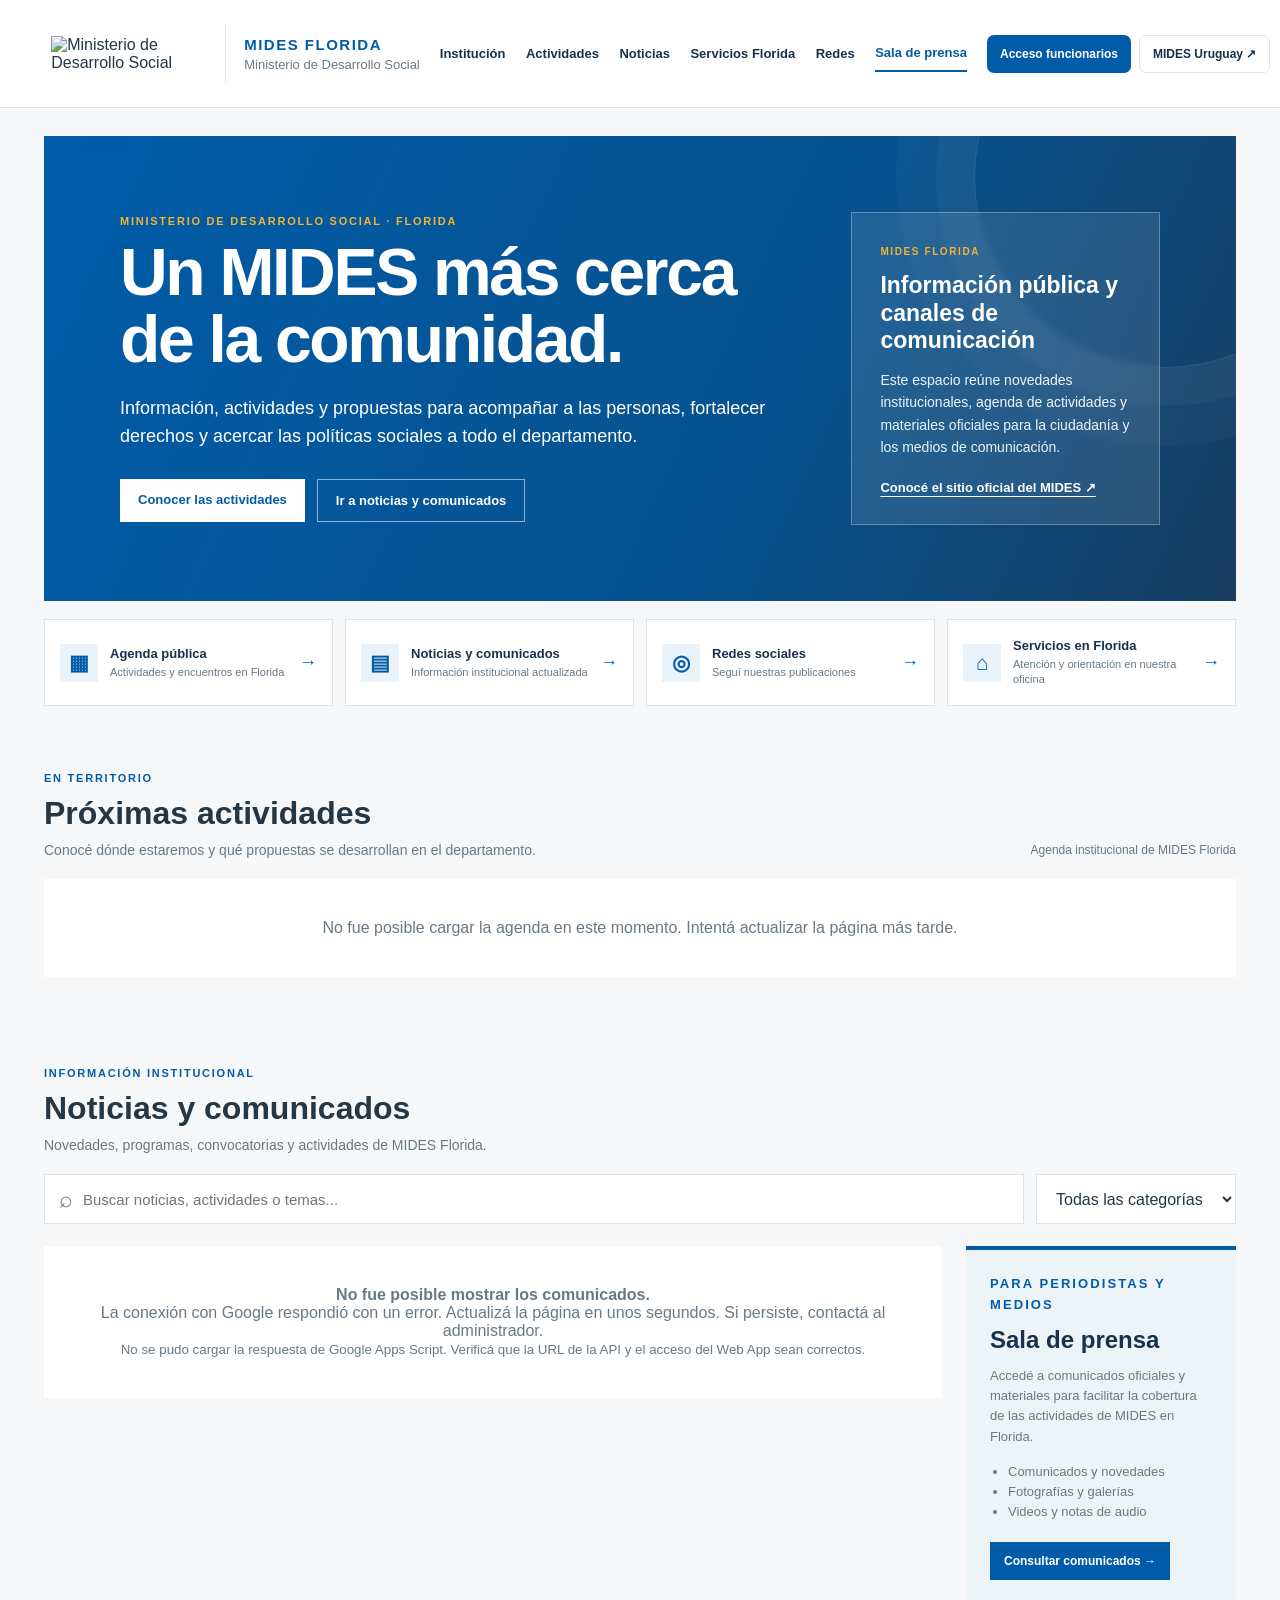
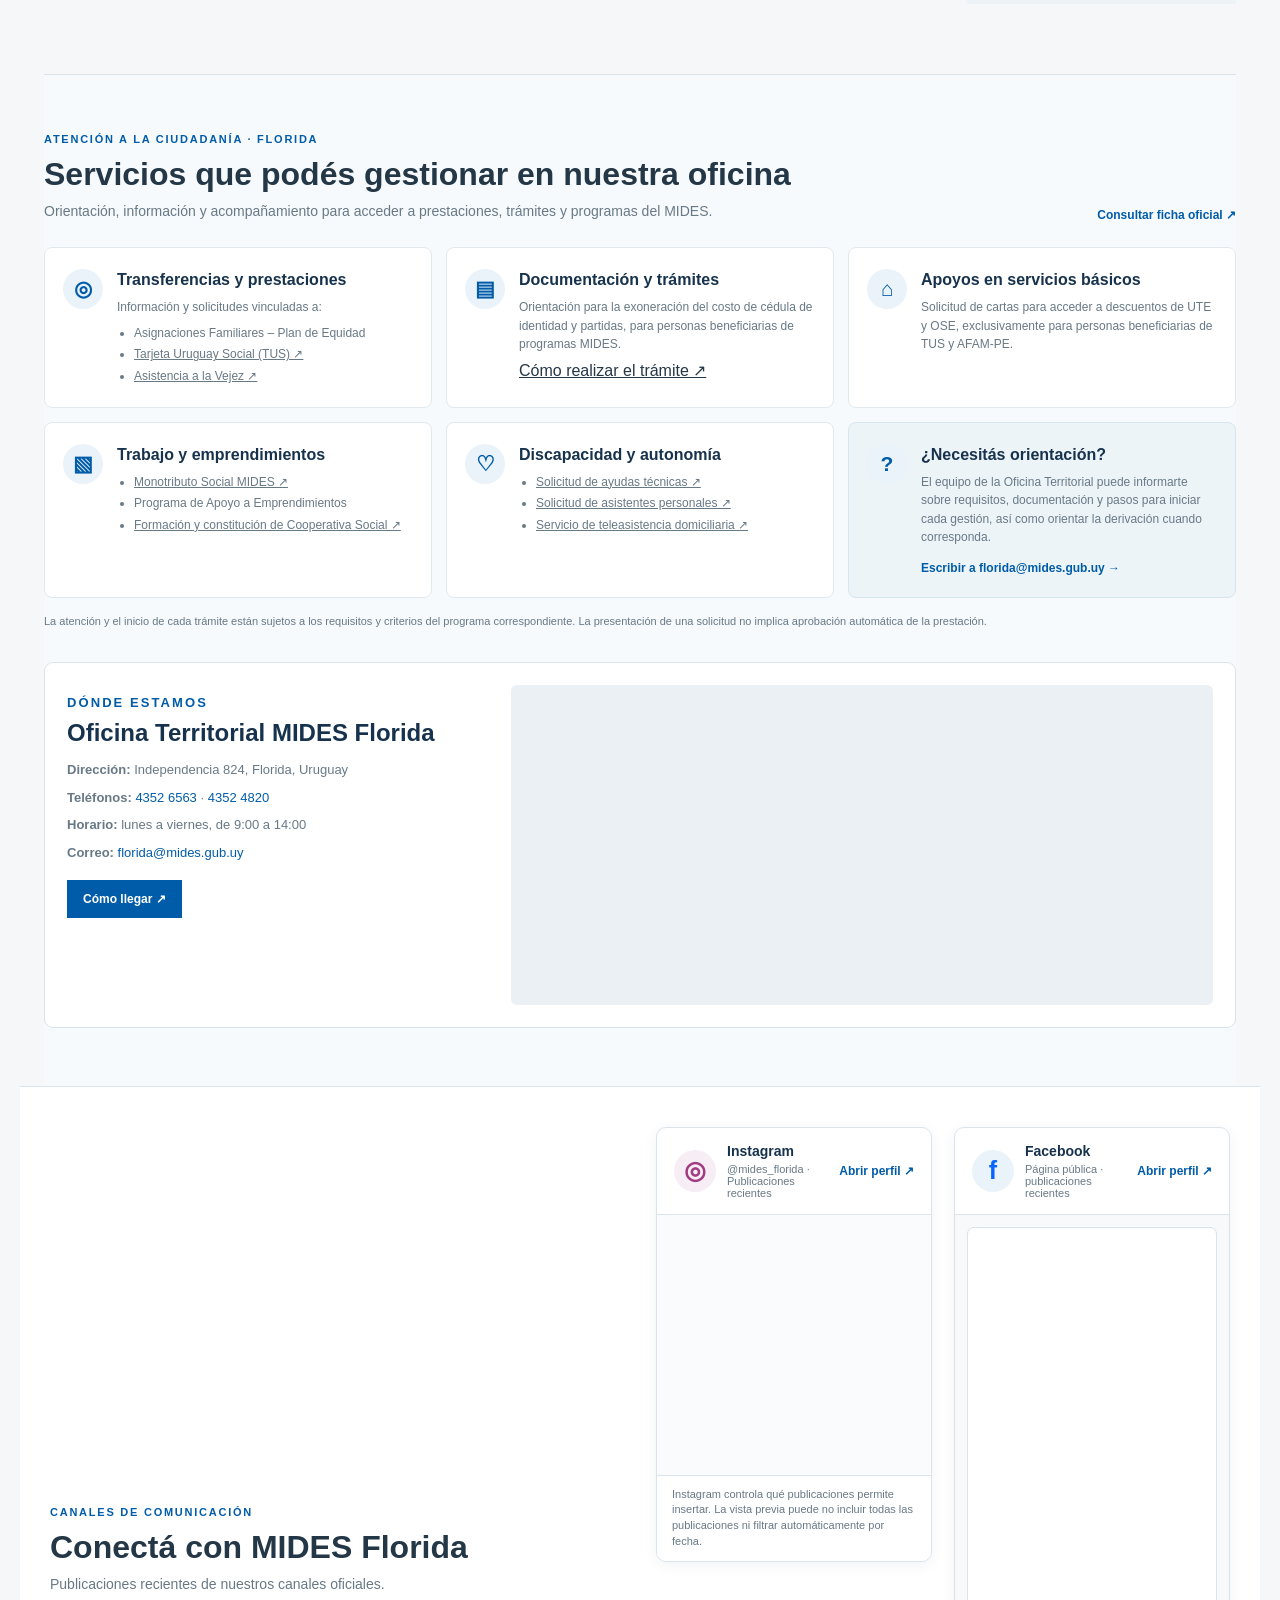
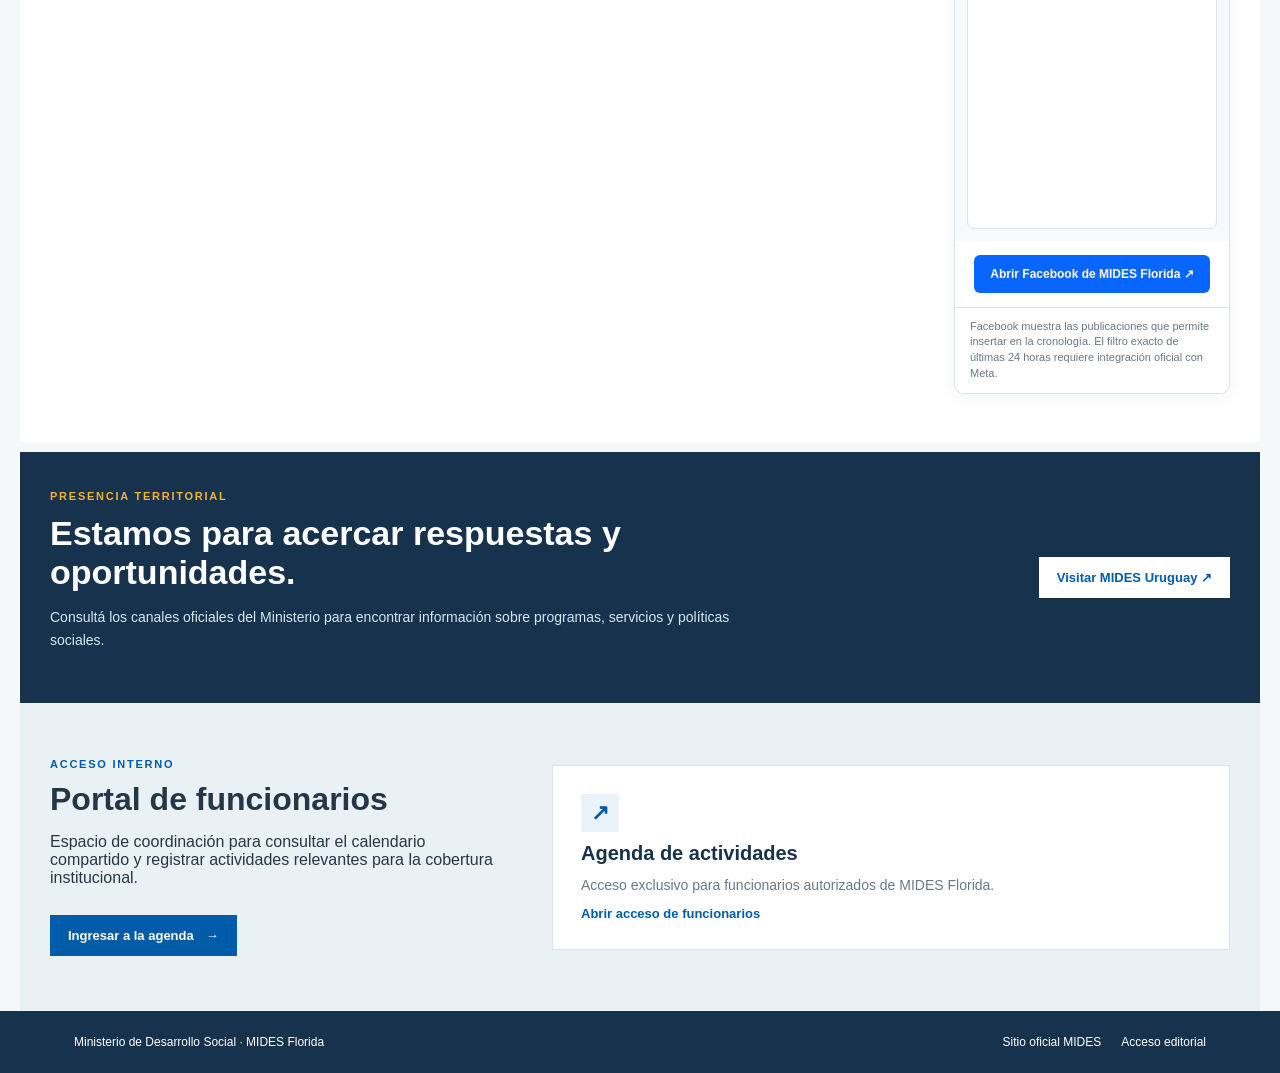
==== index.html @ 35fc6b05 "Agregar enlaces oficiales de trámites a servicios MIDES Florida" ====
<!doctype html>
<html lang="es">
<head>
<meta charset="utf-8">
<meta name="viewport" content="width=device-width,initial-scale=1">
<meta name="description" content="MIDES Florida: información institucional, actividades, programas, convocatorias y sala de prensa.">
<meta name="theme-color" content="#005ca9">
<title>MIDES Florida | Información institucional y comunidad</title>
<link rel="stylesheet" href="assets/css/style.css?v=20261117-facebook-ancho">
<link rel="icon" type="image/png" href="https://www.gub.uy/ministerio-desarrollo-social/sites/ministerio-desarrollo-social/files/styles/documento/public/imagenes/publicaciones/logo_mides.png">
</head>
<body>
<header class="site-header institutional-header">
  <a class="brand-wrap" href="index.html" aria-label="MIDES Florida, inicio">
    <img class="brand-logo" src="https://www.gub.uy/ministerio-desarrollo-social/sites/ministerio-desarrollo-social/files/styles/documento/public/imagenes/publicaciones/logo_mides.png" alt="Ministerio de Desarrollo Social">
    <span class="brand-divider" aria-hidden="true"></span>
    <span class="brand-name"><strong>MIDES FLORIDA</strong><span>Ministerio de Desarrollo Social</span></span>
  </a>
  <nav class="top-nav institutional-nav" aria-label="Navegación principal">
    <a href="#institucion">Institución</a>
    <a href="#agenda-publica">Actividades</a>
    <a href="#actualidad">Noticias</a>
    <a href="#servicios-florida">Servicios Florida</a>
    <a href="#redes-mides">Redes</a>
    <a class="nav-press-link" href="#actualidad">Sala de prensa</a>
  </nav>
  <div class="site-module-actions">
    <a class="site-home-button" href="funcionarios.html">Acceso funcionarios</a>
    <a class="site-exit-button" href="https://www.gub.uy/ministerio-desarrollo-social/" target="_blank" rel="noopener">MIDES Uruguay ↗</a>
  </div>
</header>

<main class="institutional-main">
  <section id="institucion" class="institutional-hero">
    <div class="institutional-hero-copy">
      <p class="eyebrow">MINISTERIO DE DESARROLLO SOCIAL · FLORIDA</p>
      <h1>Un MIDES más cerca de la comunidad.</h1>
      <p class="hero-lead">Información, actividades y propuestas para acompañar a las personas, fortalecer derechos y acercar las políticas sociales a todo el departamento.</p>
      <div class="hero-actions">
        <a class="button button-light" href="#agenda-publica">Conocer las actividades</a>
        <a class="button button-outline" href="#actualidad">Ir a noticias y comunicados</a>
      </div>
    </div>
    <div class="institutional-hero-aside">
      <span class="hero-aside-kicker">MIDES FLORIDA</span>
      <strong>Información pública y canales de comunicación</strong>
      <p>Este espacio reúne novedades institucionales, agenda de actividades y materiales oficiales para la ciudadanía y los medios de comunicación.</p>
      <a href="https://www.gub.uy/ministerio-desarrollo-social/" target="_blank" rel="noopener">Conocé el sitio oficial del MIDES ↗</a>
    </div>
  </section>

  <section class="quick-access" aria-label="Accesos destacados">
    <a href="#agenda-publica"><span class="quick-icon" aria-hidden="true">▦</span><span><strong>Agenda pública</strong><small>Actividades y encuentros en Florida</small></span><b aria-hidden="true">→</b></a>
    <a href="#actualidad"><span class="quick-icon" aria-hidden="true">▤</span><span><strong>Noticias y comunicados</strong><small>Información institucional actualizada</small></span><b aria-hidden="true">→</b></a>
    <a href="#redes-mides"><span class="quick-icon" aria-hidden="true">◎</span><span><strong>Redes sociales</strong><small>Seguí nuestras publicaciones</small></span><b aria-hidden="true">→</b></a>
    <a href="#servicios-florida"><span class="quick-icon" aria-hidden="true">⌂</span><span><strong>Servicios en Florida</strong><small>Atención y orientación en nuestra oficina</small></span><b aria-hidden="true">→</b></a>
  </section>

  <section id="agenda-publica" class="section upcoming-section institutional-section">
    <div class="section-heading">
      <div><p class="eyebrow blue">EN TERRITORIO</p><h2>Próximas actividades</h2><p class="upcoming-intro">Conocé dónde estaremos y qué propuestas se desarrollan en el departamento.</p></div>
      <span class="section-side-note">Agenda institucional de MIDES Florida</span>
    </div>
    <div id="upcomingActivities" class="upcoming-list" aria-live="polite"><div class="empty">Cargando próximas actividades…</div></div>
  </section>

  <section id="actualidad" class="section institutional-news-section">
    <div class="section-heading">
      <div><p class="eyebrow blue">INFORMACIÓN INSTITUCIONAL</p><h2>Noticias y comunicados</h2><p class="upcoming-intro">Novedades, programas, convocatorias y actividades de MIDES Florida.</p></div>
      <span id="resultCount" class="result-count"></span>
    </div>
    <div class="toolbar">
      <label class="search"><span aria-hidden="true">⌕</span><input id="search" type="search" placeholder="Buscar noticias, actividades o temas..." aria-label="Buscar contenidos"></label>
      <select id="category" aria-label="Filtrar por categoría">
        <option value="">Todas las categorías</option><option>Actividad</option><option>Programa</option><option>Comunicado</option><option>Institucional</option><option>Convocatoria</option>
      </select>
    </div>
    <div class="press-home-layout institutional-press-layout">
      <div class="press-main-column">
        <section id="newsGrid" class="news-grid" aria-live="polite"></section>
        <div class="news-more-wrap"><button id="newsMoreButton" class="news-more-button" type="button" hidden>Ver más publicaciones</button></div>
      </div>
      <aside class="press-sidebar-card">
        <p class="eyebrow blue">PARA PERIODISTAS Y MEDIOS</p>
        <h2>Sala de prensa</h2>
        <p>Accedé a comunicados oficiales y materiales para facilitar la cobertura de las actividades de MIDES en Florida.</p>
        <ul><li>Comunicados y novedades</li><li>Fotografías y galerías</li><li>Videos y notas de audio</li></ul>
        <a class="button button-primary" href="#actualidad">Consultar comunicados →</a>
      </aside>
    </div>
  </section>

  <section id="servicios-florida" class="section local-services-section">
    <div class="section-heading">
      <div><p class="eyebrow blue">ATENCIÓN A LA CIUDADANÍA · FLORIDA</p><h2>Servicios que podés gestionar en nuestra oficina</h2><p class="upcoming-intro">Orientación, información y acompañamiento para acceder a prestaciones, trámites y programas del MIDES.</p></div>
      <a class="services-official-link" href="https://www.gub.uy/ministerio-desarrollo-social/tramites-y-servicios/servicios/oficina-territorial-florida" target="_blank" rel="noopener noreferrer">Consultar ficha oficial ↗</a>
    </div>
    <div class="local-services-grid">
      <article class="local-service-card"><span class="local-service-icon" aria-hidden="true">◎</span><div><h3>Transferencias y prestaciones</h3><p>Información y solicitudes vinculadas a:</p><ul><li>Asignaciones Familiares – Plan de Equidad</li><li><a href="https://www.gub.uy/ministerio-desarrollo-social/politicas-y-gestion/programas/tarjeta-uruguay-social" target="_blank" rel="noopener noreferrer">Tarjeta Uruguay Social (TUS) ↗</a></li><li><a href="https://www.gub.uy/tramites/solicitud-visita-obtencion-beneficio-asistencia-vejez" target="_blank" rel="noopener noreferrer">Asistencia a la Vejez ↗</a></li></ul></div></article>
      <article class="local-service-card"><span class="local-service-icon" aria-hidden="true">▤</span><div><h3>Documentación y trámites</h3><p>Orientación para la exoneración del costo de cédula de identidad y partidas, para personas beneficiarias de programas MIDES.</p><a class="service-detail-link" href="https://www.gub.uy/tramites/exoneracion-costo-tramite-cedula-identidad" target="_blank" rel="noopener noreferrer">Cómo realizar el trámite ↗</a></div></article>
      <article class="local-service-card"><span class="local-service-icon" aria-hidden="true">⌂</span><div><h3>Apoyos en servicios básicos</h3><p>Solicitud de cartas para acceder a descuentos de UTE y OSE, exclusivamente para personas beneficiarias de TUS y AFAM-PE.</p></div></article>
      <article class="local-service-card"><span class="local-service-icon" aria-hidden="true">▧</span><div><h3>Trabajo y emprendimientos</h3><ul><li><a href="https://www.gub.uy/tramites/inscripcion-monotributo-social-mides" target="_blank" rel="noopener noreferrer">Monotributo Social MIDES ↗</a></li><li>Programa de Apoyo a Emprendimientos</li><li><a href="https://www.gub.uy/tramites/formacion-constitucion-cooperativa-social" target="_blank" rel="noopener noreferrer">Formación y constitución de Cooperativa Social ↗</a></li></ul></div></article>
      <article class="local-service-card"><span class="local-service-icon" aria-hidden="true">♡</span><div><h3>Discapacidad y autonomía</h3><ul><li><a href="https://www.gub.uy/tramites/ayudas-tecnicas-cenatt-centro-nacional-ayudas-tecnicas-tecnologicas" target="_blank" rel="noopener noreferrer">Solicitud de ayudas técnicas ↗</a></li><li><a href="https://www.gub.uy/sistema-cuidados/tramites-y-servicios/servicios/asistentes-personales" target="_blank" rel="noopener noreferrer">Solicitud de asistentes personales ↗</a></li><li><a href="https://www.gub.uy/sistema-cuidados/tramites-y-servicios/servicios/teleasistencia-casa" target="_blank" rel="noopener noreferrer">Servicio de teleasistencia domiciliaria ↗</a></li></ul></div></article>
      <article class="local-service-card local-service-help"><span class="local-service-icon" aria-hidden="true">?</span><div><h3>¿Necesitás orientación?</h3><p>El equipo de la Oficina Territorial puede informarte sobre requisitos, documentación y pasos para iniciar cada gestión, así como orientar la derivación cuando corresponda.</p><a href="mailto:florida@mides.gub.uy">Escribir a florida@mides.gub.uy →</a></div></article>
    </div>
    <p class="services-disclaimer">La atención y el inicio de cada trámite están sujetos a los requisitos y criterios del programa correspondiente. La presentación de una solicitud no implica aprobación automática de la prestación.</p>
    <div class="office-location">
      <div class="office-location-copy">
        <p class="eyebrow blue">DÓNDE ESTAMOS</p><h2>Oficina Territorial MIDES Florida</h2>
        <p class="office-address"><strong>Dirección:</strong> Independencia 824, Florida, Uruguay</p>
        <p><strong>Teléfonos:</strong> <a href="tel:+59843526563">4352 6563</a> · <a href="tel:+59843524820">4352 4820</a></p>
        <p><strong>Horario:</strong> lunes a viernes, de 9:00 a 14:00</p>
        <p><strong>Correo:</strong> <a href="mailto:florida@mides.gub.uy">florida@mides.gub.uy</a></p>
        <a class="button button-primary office-directions" href="https://www.google.com/maps/search/?api=1&query=Independencia+824%2C+Florida%2C+Uruguay" target="_blank" rel="noopener noreferrer">Cómo llegar ↗</a>
      </div>
      <div class="office-map-wrap"><iframe title="Mapa de ubicación de la Oficina Territorial MIDES Florida, Independencia 824" src="https://www.google.com/maps?q=Independencia%20824%2C%20Florida%2C%20Uruguay&output=embed" loading="lazy" referrerpolicy="no-referrer-when-downgrade" allowfullscreen></iframe></div>
    </div>
  </section>

  <section id="redes-mides" class="section social-section institutional-social-section">
    <div class="section-heading"><div><p class="eyebrow blue">CANALES DE COMUNICACIÓN</p><h2>Conectá con MIDES Florida</h2><p class="upcoming-intro">Publicaciones recientes de nuestros canales oficiales.</p></div></div>
    <div class="social-feed-grid">
      <section class="social-feed-card" aria-label="Instagram de MIDES Florida">
        <div class="social-feed-heading"><span class="social-symbol instagram-symbol" aria-hidden="true">◎</span><div><strong>Instagram</strong><small>@mides_florida · Publicaciones recientes</small></div><a href="https://www.instagram.com/mides_florida/" target="_blank" rel="noopener noreferrer">Abrir perfil ↗</a></div>
        <div class="instagram-profile-embed"><blockquote class="instagram-media" data-instgrm-permalink="https://www.instagram.com/mides_florida/" data-instgrm-version="14" style="background:#fff;border:0;margin:0 auto;max-width:540px;min-width:280px;width:100%;"></blockquote></div>
        <p class="social-feed-note">Instagram controla qué publicaciones permite insertar. La vista previa puede no incluir todas las publicaciones ni filtrar automáticamente por fecha.</p>
      </section>
      <section class="social-feed-card" aria-label="Facebook de MIDES Florida">
        <div class="social-feed-heading"><span class="social-symbol facebook-symbol" aria-hidden="true">f</span><div><strong>Facebook</strong><small>Página pública · publicaciones recientes</small></div><a href="https://www.facebook.com/profile.php?id=61595257436521" target="_blank" rel="noopener noreferrer">Abrir perfil ↗</a></div>
        <div class="facebook-posts-preview"><div class="facebook-post-embed"><iframe title="Publicaciones de MIDES Florida en Facebook" src="https://www.facebook.com/plugins/page.php?href=https%3A%2F%2Fwww.facebook.com%2Fprofile.php%3Fid%3D61595257436521&tabs=timeline&width=500&height=600&small_header=false&adapt_container_width=true&hide_cover=false&show_facepile=false" width="500" height="600" style="border:none;overflow:hidden" scrolling="no" frameborder="0" allowfullscreen="true" allow="autoplay; clipboard-write; encrypted-media; picture-in-picture; web-share"></iframe></div></div>
        <a class="facebook-preview-button facebook-profile-fallback" href="https://www.facebook.com/profile.php?id=61595257436521" target="_blank" rel="noopener noreferrer">Abrir Facebook de MIDES Florida ↗</a>
        <p class="social-feed-note">Facebook muestra las publicaciones que permite insertar en la cronología. El filtro exacto de últimas 24 horas requiere integración oficial con Meta.</p>
      </section>
    </div>
  </section>

  <section class="community-contact-strip">
    <div><p class="eyebrow">PRESENCIA TERRITORIAL</p><h2>Estamos para acercar respuestas y oportunidades.</h2><p>Consultá los canales oficiales del Ministerio para encontrar información sobre programas, servicios y políticas sociales.</p></div>
    <a class="button button-light" href="https://www.gub.uy/ministerio-desarrollo-social/" target="_blank" rel="noopener">Visitar MIDES Uruguay ↗</a>
  </section>

  <section class="resources funcionarios-access">
    <div><p class="eyebrow blue">ACCESO INTERNO</p><h2>Portal de funcionarios</h2><p>Espacio de coordinación para consultar el calendario compartido y registrar actividades relevantes para la cobertura institucional.</p><a class="button button-primary" href="funcionarios.html">Ingresar a la agenda <span aria-hidden="true">→</span></a></div>
    <div class="funcionarios-access-panel"><span class="access-icon" aria-hidden="true">↗</span><strong>Agenda de actividades</strong><p>Acceso exclusivo para funcionarios autorizados de MIDES Florida.</p><a href="funcionarios.html">Abrir acceso de funcionarios</a></div>
  </section>
</main>

<footer class="institutional-footer"><span>Ministerio de Desarrollo Social · MIDES Florida</span><div><a href="https://www.gub.uy/ministerio-desarrollo-social/" target="_blank" rel="noopener">Sitio oficial MIDES</a><a href="admin.html">Acceso editorial</a></div></footer>
<script src="config.js?v=20261014-3"></script>
<script src="assets/js/app.js?v=20261117-servicios-florida"></script>
<script async src="https://www.instagram.com/embed.js"></script>
</body>
</html>
---- assets/css/style.css ----
:root{--mides-blue:#005ca9;--mides-dark:#17324d;--ink:#243746;--muted:#687986;--line:#dbe4ea;--bg:#f5f7f9;--white:#fff;--accent:#f2b233;--shadow:0 10px 30px rgba(23,50,77,.08)}*{box-sizing:border-box}html{scroll-behavior:smooth}body{margin:0;font-family:Arial,Helvetica,sans-serif;color:var(--ink);background:var(--bg)}a{color:inherit}button,input,select,textarea{font:inherit}.site-header{min-height:82px;background:#fff;border-bottom:1px solid var(--line);display:flex;align-items:center;justify-content:space-between;padding:0 clamp(18px,4vw,64px);position:sticky;top:0;z-index:5}.brand-wrap{display:flex;align-items:center;gap:16px}.brand-logo{width:116px;max-height:58px;object-fit:contain}.brand-divider{height:42px;width:1px;background:var(--line)}.brand-name strong,.brand-name span{display:block}.brand-name strong{font-size:14px;letter-spacing:.08em;color:var(--mides-blue)}.brand-name span{font-size:13px;color:var(--muted);margin-top:4px}.top-nav{display:flex;align-items:center;gap:24px}.top-nav>a{font-size:13px;text-decoration:none;font-weight:700;color:var(--mides-dark)}.top-nav .admin-link{color:var(--mides-blue)}main{max-width:1180px;margin:auto;padding:0 24px}.hero{margin-top:34px;background:var(--mides-blue);color:#fff;padding:clamp(40px,6vw,72px);display:grid;grid-template-columns:1.6fr .75fr;gap:50px;align-items:center;min-height:410px}.eyebrow{font-size:11px;letter-spacing:.16em;font-weight:800;margin:0 0 12px;color:var(--accent)}.eyebrow.blue{color:var(--mides-blue)}h1{font-size:clamp(42px,6vw,68px);line-height:.98;margin:0 0 20px}h2{font-size:32px;line-height:1.1;margin:0}.hero-lead{font-size:18px;line-height:1.6;max-width:690px;margin:0}.hero-actions{display:flex;gap:12px;margin-top:28px;flex-wrap:wrap}.button{display:inline-block;padding:13px 18px;text-decoration:none;font-weight:800;font-size:13px}.button-light{background:#fff;color:var(--mides-blue)}.button-outline{border:1px solid rgba(255,255,255,.55);color:#fff}.hero-panel{background:rgba(255,255,255,.1);border:1px solid rgba(255,255,255,.28);padding:30px}.panel-label{display:block;font-size:10px;letter-spacing:.16em;font-weight:800}.hero-panel strong{display:block;font-size:26px;margin:12px 0 8px}.hero-panel p{line-height:1.55;margin:0;color:#eef6fb}.section{padding:52px 0 70px}.section-heading{display:flex;justify-content:space-between;align-items:end;margin-bottom:18px}.result-count{color:var(--muted);font-size:13px}.toolbar{display:flex;gap:12px;margin:0 0 22px}.search{background:#fff;border:1px solid var(--line);height:50px;display:flex;align-items:center;padding:0 14px;flex:1}.search span{font-size:23px;color:var(--muted);margin-right:8px}.search input{border:0;outline:0;width:100%;font-size:15px;background:transparent}.toolbar select{border:1px solid var(--line);background:#fff;padding:0 15px;min-width:200px;color:var(--ink)}.news-grid{display:grid;grid-template-columns:repeat(3,1fr);gap:20px}.news-card{background:#fff;border:1px solid var(--line);transition:.2s;display:flex;flex-direction:column;min-height:330px}.news-card:hover{transform:translateY(-2px);box-shadow:var(--shadow)}.news-image{height:145px;background:linear-gradient(135deg,#dce9f3,#edf3f7);display:flex;align-items:end;padding:15px}.news-image span{background:var(--mides-blue);color:#fff;font-size:11px;padding:6px 9px}.news-body{padding:20px;display:flex;flex-direction:column;flex:1}.meta{display:flex;justify-content:space-between;gap:10px;font-size:10px;font-weight:800;letter-spacing:.08em;color:var(--muted)}.news-body h3{font-size:21px;line-height:1.2;margin:12px 0 10px}.news-body p{font-size:14px;line-height:1.55;color:var(--muted);margin:0 0 18px}.news-body a{font-size:13px;font-weight:800;color:var(--mides-blue);text-decoration:none;margin-top:auto}.empty{background:#fff;padding:40px;text-align:center;grid-column:1/-1;color:var(--muted)}.resources{margin:0 -24px;padding:55px max(24px,calc((100% - 1132px)/2));background:#eaf1f5;display:grid;grid-template-columns:.8fr 1.2fr;gap:50px}.resources>div>p:last-child{color:var(--muted);line-height:1.6}.resource-grid{display:grid;grid-template-columns:repeat(3,1fr);gap:12px}.resource-card{background:#fff;border:1px solid var(--line);padding:22px;min-height:145px}.resource-card b{display:block;color:var(--mides-blue);font-size:11px}.resource-card strong{display:block;margin:16px 0 6px}.resource-card span{display:block;color:var(--muted);font-size:13px;line-height:1.45}footer{background:var(--mides-dark);color:#fff;padding:24px max(24px,calc((100vw - 1132px)/2));display:flex;justify-content:space-between;font-size:12px}footer a{color:#fff}.admin-main{padding-top:45px}.page-title{margin-bottom:35px}.page-title .eyebrow{color:var(--mides-blue)}.page-title h1{color:var(--mides-dark);font-size:42px;margin-bottom:8px}.page-title p:last-child{color:var(--muted);max-width:700px}.dashboard-grid{display:grid;grid-template-columns:repeat(4,1fr);gap:18px}.dashboard-card{background:#fff;border:1px solid var(--line);padding:24px}.dashboard-card .icon{font-size:12px;font-weight:800;color:var(--mides-blue)}.dashboard-card h2{font-size:21px;margin:18px 0 8px}.dashboard-card p{font-size:14px;line-height:1.5;color:var(--muted);min-height:65px}.dashboard-card button,.editor-card button{border:0;background:var(--mides-blue);color:#fff;padding:11px 14px;font-weight:700;cursor:pointer}.status-panel{margin:25px 0 50px;background:#fff;border:1px solid var(--line);padding:20px;display:flex;gap:50px}.status-panel strong,.status-panel span{display:block}.status-panel span{color:var(--muted);font-size:13px;margin-top:4px}.status{color:#177245!important}.toast{position:fixed;right:24px;bottom:24px;z-index:9999;min-width:320px;max-width:520px;background:var(--mides-dark);color:#fff;padding:17px 20px;border-left:5px solid var(--mides-blue);box-shadow:0 10px 30px #0003;font-weight:700;line-height:1.45;border-radius:3px}.toast.success{border-left-color:#2e8b57}.toast.error{border-left-color:#c0392b;background:#5b1f1f}.article-main{max-width:850px;padding-top:60px}.article-main article{background:#fff;padding:clamp(28px,6vw,65px);border:1px solid var(--line)}.article-main h1{color:var(--mides-dark);font-size:42px}.article-date{color:var(--muted);font-size:14px}.article-placeholder{margin-top:35px;line-height:1.75;font-size:17px}.download-box{margin-top:35px;background:#f0f5f8;border-left:4px solid var(--mides-blue);padding:20px}.download-box strong,.download-box span{display:block}.download-box span{color:var(--muted);margin-top:6px}.editor-card{background:#fff;border:1px solid var(--line);padding:28px;margin:0 0 25px}.editor-card .section-heading{align-items:center}.editor-card h2{font-size:25px}.form-grid{display:grid;grid-template-columns:1.5fr .8fr .8fr .8fr;gap:18px;margin-top:22px}.form-grid label{font-size:12px;font-weight:800;color:var(--mides-dark)}.form-grid .full{grid-column:1/-1}.form-grid input,.form-grid select,.form-grid textarea{display:block;width:100%;margin-top:7px;border:1px solid var(--line);background:#fbfcfd;padding:12px;color:var(--ink);outline:none}.form-grid textarea{resize:vertical;line-height:1.5}.form-grid input:focus,.form-grid select:focus,.form-grid textarea:focus{border-color:var(--mides-blue)}.form-actions{display:flex;gap:10px;flex-wrap:wrap;margin-top:20px}.form-actions .secondary,.draft-actions .secondary{background:#e8f1f7;color:var(--mides-blue)}.form-actions .ghost,.draft-actions .ghost{background:#fff;color:var(--mides-dark);border:1px solid var(--line)}.draft-list{display:grid;gap:12px}.draft-item{border:1px solid var(--line);padding:18px;display:flex;justify-content:space-between;gap:20px;align-items:center}.draft-item h3{margin:7px 0 5px;font-size:18px}.draft-item p{margin:0;color:var(--muted);font-size:13px;line-height:1.45}.draft-meta{font-size:10px;letter-spacing:.08em;font-weight:800;color:var(--mides-blue);text-transform:uppercase}.draft-actions{display:flex;gap:7px;flex-wrap:wrap;justify-content:flex-end}.draft-actions button{font-size:12px;padding:9px 11px}.empty-state{color:var(--muted);padding:18px 0;margin:0}@media(max-width:850px){.hero{grid-template-columns:1fr}.news-grid{grid-template-columns:1fr 1fr}.resources{grid-template-columns:1fr}.resource-grid{grid-template-columns:repeat(3,1fr)}.top-nav>a:not(.admin-link):not(.funcionarios-link){display:none}.site-header{min-height:76px}.form-grid{grid-template-columns:1fr 1fr}.form-grid .full{grid-column:1/-1}.dashboard-grid{grid-template-columns:1fr 1fr}}@media(max-width:560px){main{padding:0 14px}.brand-logo{width:88px}.brand-divider{display:none}.brand-name strong{font-size:11px}.hero{margin-top:14px;padding:35px 24px}.toolbar{flex-direction:column}.toolbar select{height:50px}.news-grid,.dashboard-grid,.resource-grid{grid-template-columns:1fr}.resources{margin:0 -14px;padding:45px 14px}footer{flex-direction:column;gap:10px}.article-main h1{font-size:32px}.top-nav .admin-link{font-size:11px}.form-grid{grid-template-columns:1fr}.form-grid .full{grid-column:auto}.draft-item{flex-direction:column;align-items:flex-start}.draft-actions{justify-content:flex-start}}
.media-editor{margin-top:25px;padding:22px;background:#f4f8fb;border:1px solid var(--line);border-left:4px solid var(--mides-blue)}.media-editor-title h3{margin:4px 0 7px;font-size:20px;color:var(--mides-dark)}.media-editor-title p{margin:0 0 18px;color:var(--muted);font-size:13px;line-height:1.5}.media-grid{margin-top:0}.article-cover{display:block;width:100%;max-height:560px;object-fit:cover;margin:28px 0 8px}.article-media{margin-top:35px}.article-gallery{display:grid;grid-template-columns:repeat(2,1fr);gap:14px}.article-gallery-image{display:block;width:100%;height:280px;object-fit:cover;background:#eef3f6}.article-video{margin-top:20px;position:relative;padding-top:56.25%;background:#000}.article-video iframe{position:absolute;inset:0;width:100%;height:100%;border:0}@media(max-width:560px){.article-gallery{grid-template-columns:1fr}.article-gallery-image{height:auto;max-height:360px}.media-editor{padding:16px}}

.field-help{display:block;margin-top:7px;color:var(--muted);font-size:12px;font-weight:400;line-height:1.45}.upload-status{padding:11px 13px;background:#fff;border:1px dashed var(--line);color:var(--muted);font-size:12px;font-weight:700}.module-help{color:var(--muted);font-size:13px;line-height:1.5;margin:6px 0 0}.module-toolbar{display:flex;gap:10px;align-items:center;margin:18px 0}.module-toolbar input{flex:1;border:1px solid var(--line);padding:12px;background:#fbfcfd}.contacts-list{display:grid;gap:8px}.contact-row{display:flex;justify-content:space-between;gap:16px;align-items:center;border:1px solid var(--line);padding:14px;background:#fff}.contact-row>div:first-child{display:grid;gap:4px}.contact-row span,.contact-row small{color:var(--muted);font-size:12px}.contact-actions{display:flex;align-items:center;gap:7px;flex-wrap:wrap;justify-content:flex-end}.contact-state{padding:5px 8px;border-radius:3px;font-size:10px!important;font-weight:800}.contact-state.active{background:#e7f5ec;color:#177245}.contact-state.inactive{background:#f4e8e8;color:#8b3030}.mailing-grid{display:grid;grid-template-columns:1fr 1fr;gap:25px}.mailing-grid h3,.campaign-box h3{margin:0 0 14px;color:var(--mides-dark)}.mailing-lists{display:grid;gap:7px;margin-bottom:12px}.mailing-list{display:flex;gap:10px;align-items:flex-start;border:1px solid var(--line);padding:12px;background:#fbfcfd;cursor:pointer}.mailing-list span{display:grid;gap:3px}.mailing-list small{color:var(--muted);font-size:11px}.campaign-box{border-left:1px solid var(--line);padding-left:25px}.campaign-box label,.modal-label{display:block;font-size:12px;font-weight:800;color:var(--mides-dark);margin-bottom:12px}.campaign-box input,.campaign-box select,.campaign-box textarea,.modal-label input,.modal-label textarea{display:block;width:100%;margin-top:6px;border:1px solid var(--line);padding:11px;background:#fbfcfd}.campaign-preview{margin:12px 0;padding:12px;background:#f4f8fb;border-left:3px solid var(--mides-blue);font-size:12px;line-height:1.5;min-height:48px}.modal{position:fixed;inset:0;background:rgba(23,50,77,.48);z-index:10000;display:flex;align-items:center;justify-content:center;padding:20px}.modal[hidden]{display:none}.modal-card{width:min(760px,100%);max-height:90vh;overflow:auto;background:#fff;padding:26px;border:1px solid var(--line);box-shadow:var(--shadow)}.contact-form-grid{margin-top:10px}@media(max-width:700px){.module-toolbar,.contact-row{flex-direction:column;align-items:stretch}.mailing-grid{grid-template-columns:1fr}.campaign-box{border-left:0;border-top:1px solid var(--line);padding-left:0;padding-top:22px}}.membership-box{display:grid;grid-template-columns:repeat(2,minmax(0,1fr));gap:7px;margin-top:7px;padding:10px;background:#fbfcfd;border:1px solid var(--line)}.membership-box label{font-weight:400;font-size:12px;color:var(--ink);padding:7px}.membership-box input{margin-right:6px}
/* Agenda funcionarios */
#funcionarios-module .draft-item{border-left:5px solid var(--mides-blue)}
#funcionarios-module .draft-item p{font-size:12px}

/* Navegación común de módulos */
.site-module-actions{display:flex;align-items:center;gap:8px;flex-wrap:wrap}
.site-module-actions a{display:inline-flex;align-items:center;justify-content:center;min-height:38px;padding:9px 13px;border-radius:7px;text-decoration:none;font-size:12px;font-weight:800;white-space:nowrap}
.site-home-button{background:var(--mides-blue);color:#fff!important}
.site-exit-button{background:#fff;color:var(--mides-dark)!important;border:1px solid var(--line)}
.site-exit-button:hover,.site-home-button:hover{filter:brightness(.96)}
.header-module-links{display:flex;align-items:center;gap:14px;flex-wrap:wrap}
@media(max-width:850px){.site-module-actions{width:100%;justify-content:flex-end}.header-module-links{justify-content:flex-end}}
@media(max-width:560px){.site-module-actions a{font-size:11px;padding:8px 10px}.site-header{flex-wrap:wrap;gap:8px;padding-top:10px;padding-bottom:10px}.header-module-links{width:100%;justify-content:flex-end}.header-module-links .site-module-actions{width:auto}}

/* Ajustes de imágenes en las tarjetas públicas: miniaturas ligeras y sin desbordamiento. */
.news-image{height:180px;position:relative;overflow:hidden;align-items:center;justify-content:center;padding:0}.news-image>img{display:block;width:100%;height:100%;object-fit:cover}.news-image>span{position:absolute;left:12px;bottom:12px;z-index:1}.news-image-empty{display:flex;align-items:center;justify-content:center;width:100%;height:100%;color:#687986;font-weight:700;font-size:13px}.media-badges{display:flex;flex-wrap:wrap;gap:7px;margin:0 0 16px}.media-badges span{font-size:11px;background:#eef5fa;color:#005ca9;padding:5px 8px;border-radius:4px}

/* Vista pública: mismo formato de tarjeta que el listado editorial, sin controles de administración. */
.public-press-list{display:grid;gap:12px}
.public-press-list .public-draft-item{background:#fff;border:1px solid var(--line);border-radius:8px;padding:18px 20px;display:flex;justify-content:space-between;align-items:center;gap:20px;box-shadow:0 2px 8px rgba(0,35,65,.04)}
.public-press-list .public-draft-copy{min-width:0;flex:1}
.public-press-list .public-draft-item h3{margin:7px 0 6px;font-size:18px;line-height:1.35;color:var(--mides-dark)}
.public-press-list .public-draft-item p{margin:0;color:var(--muted);font-size:13px;line-height:1.5}
.public-press-list .public-draft-actions{display:flex;justify-content:flex-end;flex-shrink:0}
.public-press-list .public-view-link{display:inline-block;background:var(--mides-blue);color:#fff;text-decoration:none;font-weight:800;font-size:12px;padding:10px 13px;border-radius:6px;white-space:nowrap}
.public-press-list .public-view-link:hover{filter:brightness(.92)}
.public-press-list .media-badges{display:flex;gap:7px;flex-wrap:wrap;margin-top:10px}
.public-press-list .media-badges span{font-size:11px;font-weight:700;background:#eef4f8;color:var(--mides-dark);padding:5px 8px;border-radius:5px}
.public-press-list .public-empty{background:#fff;padding:32px;text-align:center;border:1px solid var(--line);border-radius:8px;color:var(--muted)}
@media(max-width:700px){.public-press-list .public-draft-item{align-items:stretch;flex-direction:column;gap:14px}.public-press-list .public-draft-actions{justify-content:flex-start}.public-press-list .public-view-link{white-space:normal;text-align:center}}

/* Tarjetas verticales de comunicados públicos con fotografía destacada */
.public-vertical-grid{display:grid;grid-template-columns:repeat(3,minmax(0,1fr));gap:22px;align-items:stretch}
.public-vertical-grid .public-vertical-card{min-width:0;overflow:hidden;border:1px solid var(--line);border-radius:10px;background:#fff;display:flex;flex-direction:column;min-height:100%;box-shadow:0 3px 12px rgba(0,35,65,.07);transition:transform .18s ease,box-shadow .18s ease}
.public-vertical-grid .public-vertical-card:hover{transform:translateY(-3px);box-shadow:0 9px 24px rgba(0,35,65,.12)}
.public-vertical-grid .public-card-image{height:210px;flex:0 0 210px;overflow:hidden;background:#eaf1f5;display:flex;align-items:center;justify-content:center}
.public-vertical-grid .public-card-image img{display:block;width:100%;height:100%;object-fit:cover}
.public-vertical-grid .public-card-image-placeholder{background:linear-gradient(135deg,#dce9f3,#edf3f7);color:var(--mides-blue);font-weight:800;letter-spacing:.04em}
.public-vertical-grid .public-vertical-body{padding:19px;display:flex;flex-direction:column;flex:1;align-items:stretch}
.public-vertical-grid .public-card-meta{font-size:10px;line-height:1.5;font-weight:800;letter-spacing:.06em;text-transform:uppercase;color:var(--mides-blue);margin-bottom:9px}
.public-vertical-grid .public-vertical-body h3{font-size:19px;line-height:1.3;margin:0 0 10px;color:var(--mides-dark);overflow-wrap:anywhere}
.public-vertical-grid .public-vertical-body p{font-size:14px;line-height:1.55;color:var(--muted);margin:0 0 22px;display:-webkit-box;-webkit-line-clamp:4;-webkit-box-orient:vertical;overflow:hidden}
.public-vertical-grid .public-card-button{display:flex;align-items:center;justify-content:space-between;gap:10px;margin-top:auto;padding:12px 14px;border-radius:6px;background:var(--mides-blue);color:#fff;text-decoration:none;font-size:13px;font-weight:800}
.public-vertical-grid .public-card-button:hover{filter:brightness(.92)}
.public-vertical-grid .public-card-button span{font-size:18px;line-height:1}
.public-vertical-grid .public-empty{grid-column:1/-1}
@media(max-width:850px){.public-vertical-grid{grid-template-columns:repeat(2,minmax(0,1fr));gap:16px}.public-vertical-grid .public-card-image{height:185px;flex-basis:185px}}
@media(max-width:560px){.public-vertical-grid{grid-template-columns:1fr;gap:16px}.public-vertical-grid .public-card-image{height:220px;flex-basis:220px}.public-vertical-grid .public-vertical-body{padding:17px}.public-vertical-grid .public-vertical-body h3{font-size:20px}}

/* Acceso de funcionarios en la portada: reemplaza el antiguo bloque Recursos. */
.funcionarios-access{align-items:center}
.funcionarios-access .button-primary{display:inline-flex;align-items:center;gap:12px;margin-top:12px;background:var(--mides-blue);color:#fff;text-decoration:none}
.funcionarios-access-panel{background:#fff;border:1px solid var(--line);padding:28px;display:flex;flex-direction:column;align-items:flex-start;gap:10px;min-height:175px}
.funcionarios-access-panel .access-icon{display:flex;align-items:center;justify-content:center;width:38px;height:38px;background:#eaf3f9;color:var(--mides-blue);font-size:22px;font-weight:800}
.funcionarios-access-panel strong{font-size:20px;color:var(--mides-dark)}
.funcionarios-access-panel p{margin:0;color:var(--muted);font-size:14px;line-height:1.5}
.funcionarios-access-panel a{font-size:13px;font-weight:800;color:var(--mides-blue);text-decoration:none;margin-top:auto}
@media(max-width:850px){.top-nav{gap:12px}.top-nav>a.funcionarios-link{display:inline-flex;align-items:center;background:#eaf3f9;color:var(--mides-blue);padding:9px 10px;border-radius:5px}.top-nav>a.admin-link{display:inline-flex;align-items:center;padding:9px 10px;border:1px solid var(--line);border-radius:5px}.funcionarios-access{grid-template-columns:1fr;gap:20px}}
@media(max-width:560px){.top-nav{width:100%;justify-content:flex-end;gap:8px}.top-nav>a.funcionarios-link,.top-nav>a.admin-link{font-size:11px;white-space:nowrap}.funcionarios-access-panel{padding:22px}}

/* Próximas actividades: agenda pública conectada al calendario de funcionarios */
.upcoming-section{padding-top:12px}
.upcoming-intro{margin:10px 0 0;color:var(--muted);font-size:14px;line-height:1.5}
.public-calendar-link{color:var(--mides-blue);font-weight:800;font-size:13px;text-decoration:none;white-space:nowrap}
.public-calendar-link:hover,.upcoming-image-link:hover{text-decoration:underline}
.upcoming-list{display:grid;gap:14px}
.upcoming-card{display:grid;grid-template-columns:112px 1fr;gap:22px;background:#fff;border:1px solid var(--line);padding:20px 24px;align-items:start;transition:box-shadow .2s}
.upcoming-card:hover{box-shadow:var(--shadow)}
.upcoming-date{background:#eaf2f8;color:var(--mides-blue);min-height:104px;display:flex;flex-direction:column;align-items:center;justify-content:center;padding:10px}
.upcoming-date>span{font-size:12px;font-weight:800;letter-spacing:.12em}
.upcoming-date strong{font-size:36px;line-height:1.1;margin:3px 0}
.upcoming-date small{font-size:10px;text-transform:capitalize;color:var(--mides-dark);text-align:center}
.upcoming-content h3{font-size:21px;line-height:1.25;color:var(--mides-dark);margin:2px 0 10px}
.upcoming-meta{display:flex;gap:8px 18px;flex-wrap:wrap;color:var(--muted);font-size:13px;line-height:1.5}
.upcoming-content p{font-size:14px;line-height:1.6;color:var(--muted);margin:12px 0 0;white-space:pre-line}
.upcoming-image-link{display:inline-block;margin-top:12px;color:var(--mides-blue);font-weight:800;font-size:12px;text-decoration:none}
@media(max-width:560px){.upcoming-card{grid-template-columns:76px 1fr;gap:14px;padding:14px}.upcoming-date{min-height:90px}.upcoming-date strong{font-size:29px}.upcoming-content h3{font-size:17px}.public-calendar-link{white-space:normal;text-align:right;max-width:130px}}

/* Accesos oficiales a redes sociales */
.social-section{margin:0 -24px;padding:48px max(24px,calc((100% - 1132px)/2));background:#fff;border-top:1px solid var(--line);display:grid;grid-template-columns:1fr 1fr;gap:32px;align-items:center}
.social-copy h2{font-size:clamp(25px,3vw,34px);color:var(--mides-dark);max-width:520px}
.social-copy>p:last-child{color:var(--muted);line-height:1.6;max-width:520px;margin:12px 0 0}
.social-links{display:grid;grid-template-columns:1fr 1fr;gap:12px}
.social-link{display:flex;align-items:center;gap:12px;min-width:0;padding:17px 14px;border:1px solid var(--line);border-radius:9px;text-decoration:none;background:#fff;transition:transform .18s,box-shadow .18s}
.social-link:hover{transform:translateY(-2px);box-shadow:var(--shadow)}
.social-symbol{display:grid;place-items:center;flex:0 0 42px;width:42px;height:42px;border-radius:50%;background:#eaf3fa;color:var(--mides-blue);font-size:25px;font-weight:800}
.instagram-link .social-symbol{background:#f7edf5;color:#a13c82}
.social-link strong,.social-link small{display:block}
.social-link strong{font-size:14px;color:var(--mides-dark)}
.social-link small{font-size:11px;color:var(--muted);margin-top:4px}
.social-arrow{margin-left:auto;color:var(--mides-blue);font-size:18px}
@media(max-width:850px){.social-section{grid-template-columns:1fr;gap:20px}}
@media(max-width:560px){.social-section{margin:0 -14px;padding:38px 14px}.social-links{grid-template-columns:1fr}.social-link{padding:14px}}


/* Vistas previas oficiales de redes sociales */
.social-feed-grid{display:grid;grid-template-columns:repeat(2,minmax(0,1fr));gap:22px;align-items:start}
.social-feed-card{min-width:0;background:#fff;border:1px solid var(--line);border-radius:10px;overflow:hidden;box-shadow:0 3px 14px rgba(23,50,77,.06)}
.social-feed-heading{display:flex;align-items:center;gap:11px;padding:15px 17px;border-bottom:1px solid var(--line)}
.social-feed-heading>div{min-width:0;flex:1}
.social-feed-heading strong,.social-feed-heading small{display:block}
.social-feed-heading strong{font-size:14px;color:var(--mides-dark)}
.social-feed-heading small{font-size:11px;color:var(--muted);margin-top:4px}
.social-feed-heading>a{font-size:12px;font-weight:800;color:var(--mides-blue);text-decoration:none;white-space:nowrap}
.instagram-symbol{background:#f7edf5;color:#a13c82}
.facebook-symbol{background:#eaf3fa;color:#0866ff}
.instagram-profile-embed{min-height:260px;max-height:680px;overflow:auto;padding:12px;background:#fafbfd}
.instagram-profile-embed .instagram-media{margin:0 auto!important}
.facebook-preview{min-height:300px;padding:35px 25px;display:flex;flex-direction:column;align-items:center;justify-content:center;text-align:center;background:linear-gradient(145deg,#f4f8fc,#fff)}
.facebook-preview-mark{display:grid;place-items:center;width:54px;height:54px;border-radius:50%;background:#0866ff;color:white;font-size:36px;font-weight:800;margin-bottom:16px}
.facebook-preview>strong{font-size:19px;line-height:1.3;color:var(--mides-dark);max-width:330px}
.facebook-preview>p{font-size:13px;line-height:1.55;color:var(--muted);max-width:340px}
.facebook-preview-button{display:inline-block;margin-top:9px;padding:12px 16px;border-radius:6px;background:#0866ff;color:white;text-decoration:none;font-size:12px;font-weight:800}
.social-feed-note{margin:0;padding:11px 15px;border-top:1px solid var(--line);font-size:11px;line-height:1.45;color:var(--muted);background:#fff}
@media(max-width:850px){.social-feed-grid{grid-template-columns:1fr}}
@media(max-width:560px){.social-feed-heading{padding:13px}.instagram-profile-embed{padding:5px;max-height:620px}.facebook-preview{min-height:260px;padding:28px 18px}}

/* Publicaciones Facebook insertadas */
.facebook-posts-preview{display:grid;grid-template-columns:minmax(0,1fr);gap:12px;padding:12px;background:#f7f9fb;align-items:start}
.facebook-post-embed{min-width:0;overflow:hidden;background:#fff;border:1px solid var(--line);border-radius:7px}
.facebook-post-embed iframe{display:block;width:100%!important;max-width:100%;height:600px;min-height:600px}
.facebook-profile-fallback{display:block;width:max-content;max-width:calc(100% - 24px);margin:14px auto;text-align:center}
@media(max-width:560px){.facebook-posts-preview{grid-template-columns:minmax(0,1fr);padding:8px}.facebook-post-embed iframe{height:560px;min-height:560px}}


/* Portada editorial: comunicados recientes y redes sociales en columnas */
.press-home-layout{display:grid;grid-template-columns:minmax(0,1.7fr) minmax(290px,.85fr);gap:26px;align-items:start}
.press-main-column{min-width:0}
.press-main-column .public-vertical-grid{grid-template-columns:repeat(2,minmax(0,1fr));gap:16px}
.press-main-column .public-vertical-grid .public-card-image{height:175px;flex-basis:175px}
.press-main-column .public-vertical-grid .public-vertical-body{padding:16px}
.press-main-column .public-vertical-grid .public-vertical-body h3{font-size:17px}
.news-more-wrap{display:flex;justify-content:center;margin:22px 0 0}
.news-more-button{border:0;border-radius:6px;background:var(--mides-blue);color:#fff;padding:13px 24px;font-size:13px;font-weight:800;cursor:pointer}
.news-more-button:hover{filter:brightness(.92)}
.news-more-button[hidden]{display:none}
.social-sidebar{min-width:0;display:grid;gap:16px}
.social-sidebar .social-copy{padding:0 4px 4px}
.social-sidebar .social-copy h2{font-size:23px;line-height:1.2}
.social-sidebar .social-copy>p:last-child{font-size:13px;line-height:1.5}
.social-sidebar .social-feed-grid{grid-template-columns:1fr;gap:15px}
.social-sidebar .social-feed-card{border-radius:8px}
.social-sidebar .social-feed-heading{padding:12px}
.social-sidebar .instagram-profile-embed{min-height:190px;max-height:350px;padding:7px}
.social-sidebar .facebook-posts-preview{grid-template-columns:1fr;padding:8px}
.social-sidebar .facebook-post-embed iframe{height:360px;min-height:360px}
.social-sidebar .social-feed-note{font-size:10px;padding:9px 11px}
@media(max-width:900px){
 .press-home-layout{grid-template-columns:minmax(0,1fr) minmax(260px,.8fr);gap:16px}
 .press-main-column .public-vertical-grid{grid-template-columns:1fr}
}
@media(max-width:700px){
 .press-home-layout{grid-template-columns:1fr}
 .press-main-column .public-vertical-grid{grid-template-columns:repeat(2,minmax(0,1fr))}
 .social-sidebar{margin-top:18px}
}
@media(max-width:560px){
 .press-main-column .public-vertical-grid{grid-template-columns:1fr}
 .social-sidebar .facebook-post-embed iframe{height:420px;min-height:420px}
}


/* Portal institucional MIDES Florida — evolución de la portada sin alterar módulos ni componentes existentes */
.institutional-header{gap:20px;min-height:88px}
.institutional-header .brand-wrap{text-decoration:none;flex-shrink:0}
.institutional-header .brand-name strong{font-size:15px;letter-spacing:.1em}
.institutional-nav{gap:clamp(10px,1.6vw,23px)}
.institutional-nav>a{white-space:nowrap}
.institutional-nav .nav-press-link{color:var(--mides-blue);border-bottom:2px solid var(--mides-blue);padding:10px 0}
.institutional-header .site-module-actions{flex-shrink:0}
.institutional-main{max-width:1240px}
.institutional-hero{margin-top:28px;min-height:420px;padding:clamp(36px,6vw,76px);display:grid;grid-template-columns:minmax(0,1.55fr) minmax(260px,.7fr);gap:48px;align-items:center;color:#fff;background:linear-gradient(115deg,#005ca9 0%,#07528e 62%,#173d60 100%);position:relative;overflow:hidden}
.institutional-hero:after{content:"";position:absolute;width:380px;height:380px;border:1px solid rgba(255,255,255,.12);border-radius:50%;right:-120px;top:-150px;box-shadow:0 0 0 38px rgba(255,255,255,.035),0 0 0 78px rgba(255,255,255,.025);pointer-events:none}
.institutional-hero-copy,.institutional-hero-aside{position:relative;z-index:1}
.institutional-hero h1{max-width:760px;font-size:clamp(40px,5.6vw,66px);line-height:1.02;letter-spacing:-.035em}
.institutional-hero .hero-lead{max-width:720px;font-size:18px}
.institutional-hero-aside{padding:28px;background:rgba(255,255,255,.1);border:1px solid rgba(255,255,255,.28);backdrop-filter:blur(3px)}
.hero-aside-kicker{font-size:10px;letter-spacing:.16em;font-weight:800;color:#f2b233}
.institutional-hero-aside strong{display:block;font-size:23px;line-height:1.2;margin:13px 0}
.institutional-hero-aside p{font-size:14px;line-height:1.6;color:#edf5fb}
.institutional-hero-aside a{display:inline-block;margin-top:8px;color:#fff;font-size:13px;font-weight:800;text-underline-offset:4px}
.quick-access{display:grid;grid-template-columns:repeat(4,minmax(0,1fr));gap:12px;margin:18px 0 8px}
.quick-access>a{display:flex;align-items:center;gap:12px;min-width:0;padding:18px 15px;background:#fff;border:1px solid var(--line);text-decoration:none;transition:.18s}
.quick-access>a:hover{border-color:#9bbbd2;box-shadow:var(--shadow);transform:translateY(-2px)}
.quick-icon{display:flex;align-items:center;justify-content:center;flex:0 0 38px;height:38px;background:#eaf3f9;color:var(--mides-blue);font-size:21px;font-weight:800}
.quick-access>a>span:nth-child(2){display:grid;gap:4px;min-width:0}
.quick-access strong{font-size:13px;color:var(--mides-dark)}
.quick-access small{font-size:11px;line-height:1.35;color:var(--muted)}
.quick-access>a>b{margin-left:auto;color:var(--mides-blue);font-size:18px}
.institutional-section{padding-top:58px;padding-bottom:50px}
.institutional-section .section-heading{align-items:end}
.upcoming-intro{margin:9px 0 0;color:var(--muted);font-size:14px;line-height:1.5}
.section-side-note{font-size:12px;color:var(--muted);padding-bottom:4px}
.institutional-news-section{padding-top:40px}
.institutional-press-layout{display:grid;grid-template-columns:minmax(0,1fr) 270px;gap:24px;align-items:start}
.press-sidebar-card{padding:24px;background:#edf4f8;border-top:4px solid var(--mides-blue)}
.press-sidebar-card h2{font-size:24px;color:var(--mides-dark);margin:0 0 10px}
.press-sidebar-card p,.press-sidebar-card li{font-size:13px;line-height:1.55;color:var(--muted)}
.press-sidebar-card ul{padding-left:18px;margin:15px 0 20px}
.press-sidebar-card .button-primary{display:inline-flex;align-items:center;background:var(--mides-blue);color:#fff;text-decoration:none;padding:12px 14px;font-size:12px;font-weight:800}
.institutional-social-section{padding-top:40px}
.institutional-social-section .section-heading{margin-bottom:20px}
.institutional-social-section .social-feed-card{min-width:0}
.community-contact-strip{margin:10px -24px 0;padding:38px max(24px,calc((100% - 1132px)/2));background:#17324d;color:#fff;display:flex;align-items:center;justify-content:space-between;gap:30px}
.community-contact-strip .eyebrow{color:#f2b233}
.community-contact-strip h2{max-width:650px;font-size:clamp(24px,3vw,34px);line-height:1.15}
.community-contact-strip p:not(.eyebrow){max-width:690px;color:#d8e5ee;font-size:14px;line-height:1.6}
.community-contact-strip .button-light{white-space:nowrap}
.institutional-footer{align-items:center}
.institutional-footer>div{display:flex;gap:20px;flex-wrap:wrap}
.institutional-footer a{text-decoration:none}
.institutional-footer a:hover{text-decoration:underline}
@media(max-width:1050px){.institutional-header{flex-wrap:wrap;padding-top:12px;padding-bottom:12px}.institutional-nav{order:3;width:100%;justify-content:center;padding:8px 0 2px}.institutional-header .site-module-actions{margin-left:auto}.institutional-press-layout{grid-template-columns:1fr}.press-sidebar-card{display:grid;grid-template-columns:1fr 1fr;column-gap:22px}.press-sidebar-card .eyebrow,.press-sidebar-card h2{grid-column:1/-1}.press-sidebar-card ul{margin-top:0}}
@media(max-width:760px){.institutional-hero{grid-template-columns:1fr;gap:25px;margin-top:14px;padding:34px 25px}.institutional-hero-aside{max-width:560px}.quick-access{grid-template-columns:1fr 1fr}.section-side-note{display:none}.community-contact-strip{align-items:flex-start;flex-direction:column}.institutional-nav{gap:16px;overflow-x:auto;justify-content:flex-start}.institutional-nav>a{font-size:12px}}
@media(max-width:560px){.institutional-header{gap:8px}.institutional-header .brand-logo{width:82px}.institutional-header .brand-name strong{font-size:12px}.institutional-header .brand-name span{font-size:11px}.institutional-header .site-module-actions{width:auto}.institutional-header .site-module-actions a{font-size:10px;padding:8px}.quick-access{grid-template-columns:1fr 1fr;gap:8px}.quick-access>a{padding:12px 9px;gap:8px}.quick-access small{font-size:10px}.quick-icon{flex-basis:32px;height:32px;font-size:18px}.institutional-hero h1{font-size:40px}.institutional-hero .hero-lead{font-size:15px}.press-sidebar-card{display:block}.institutional-footer{align-items:flex-start;gap:14px}.institutional-footer>div{gap:12px}}


/* Servicios locales de la Oficina Territorial MIDES Florida */
.local-services-section{padding-top:58px;padding-bottom:58px;border-top:1px solid var(--line);background:#f7fafc}
.local-services-section .section-heading{align-items:end;margin-bottom:25px}
.services-official-link{font-size:12px;font-weight:800;color:var(--mides-blue);text-decoration:none;white-space:nowrap}
.services-official-link:hover{text-decoration:underline}
.local-services-grid{display:grid;grid-template-columns:repeat(3,minmax(0,1fr));gap:14px}
.local-service-card{display:flex;gap:14px;align-items:flex-start;padding:21px 18px;background:#fff;border:1px solid #e1e9ef;border-radius:8px;min-width:0}
.local-service-icon{display:grid;place-items:center;flex:0 0 40px;width:40px;height:40px;border-radius:50%;background:#eaf3f9;color:var(--mides-blue);font-size:21px;font-weight:800}
.local-service-card h3{margin:1px 0 8px;color:var(--mides-dark);font-size:16px;line-height:1.25}
.local-service-card p,.local-service-card li{color:var(--muted);font-size:12px;line-height:1.55}
.local-service-card p{margin:0 0 7px}
.local-service-card ul{margin:5px 0 0;padding-left:17px}
.local-service-card li+li{margin-top:3px}
.local-service-help{background:#edf4f8;border-color:#d8e6ef}
.local-service-help a{display:inline-block;margin-top:7px;color:var(--mides-blue);font-size:12px;font-weight:800;text-decoration:none}
.services-disclaimer{margin:15px 0 0;color:var(--muted);font-size:11px;line-height:1.5}
.office-location{display:grid;grid-template-columns:minmax(260px,.75fr) minmax(0,1.25fr);gap:22px;margin-top:32px;padding:22px;background:#fff;border:1px solid var(--line);border-radius:9px}
.office-location-copy h2{margin:5px 0 14px;color:var(--mides-dark);font-size:24px}
.office-location-copy p{margin:8px 0;color:var(--muted);font-size:13px;line-height:1.5}
.office-location-copy a:not(.button){color:var(--mides-blue);text-decoration:none}
.office-directions{display:inline-flex;margin-top:10px;padding:12px 16px;background:var(--mides-blue);color:#fff;text-decoration:none;font-size:12px;font-weight:800}
.office-map-wrap{min-height:320px;overflow:hidden;border-radius:6px;background:#eaf0f4}
.office-map-wrap iframe{display:block;width:100%;height:100%;min-height:320px;border:0}
@media(max-width:900px){.local-services-grid{grid-template-columns:repeat(2,minmax(0,1fr))}.office-location{grid-template-columns:1fr}.office-map-wrap,.office-map-wrap iframe{min-height:300px}}
@media(max-width:560px){.local-services-section{padding:40px 0}.local-services-section .section-heading{align-items:flex-start;flex-direction:column;gap:12px}.local-services-grid{grid-template-columns:1fr}.local-service-card{padding:17px 15px}.office-location{padding:15px}.office-map-wrap,.office-map-wrap iframe{min-height:260px}}


/* Ajuste de presencia institucional del logotipo en el encabezado */
.institutional-header{min-height:108px}
.institutional-header .brand-logo{width:156px;max-height:82px;object-fit:contain}
.institutional-header .brand-wrap{gap:18px}
.institutional-header .brand-divider{height:58px}
@media(max-width:560px){
 .institutional-header{min-height:82px}
 .institutional-header .brand-logo{width:112px;max-height:64px}
 .institutional-header .brand-wrap{gap:10px}
 .institutional-header .brand-divider{height:42px}
}
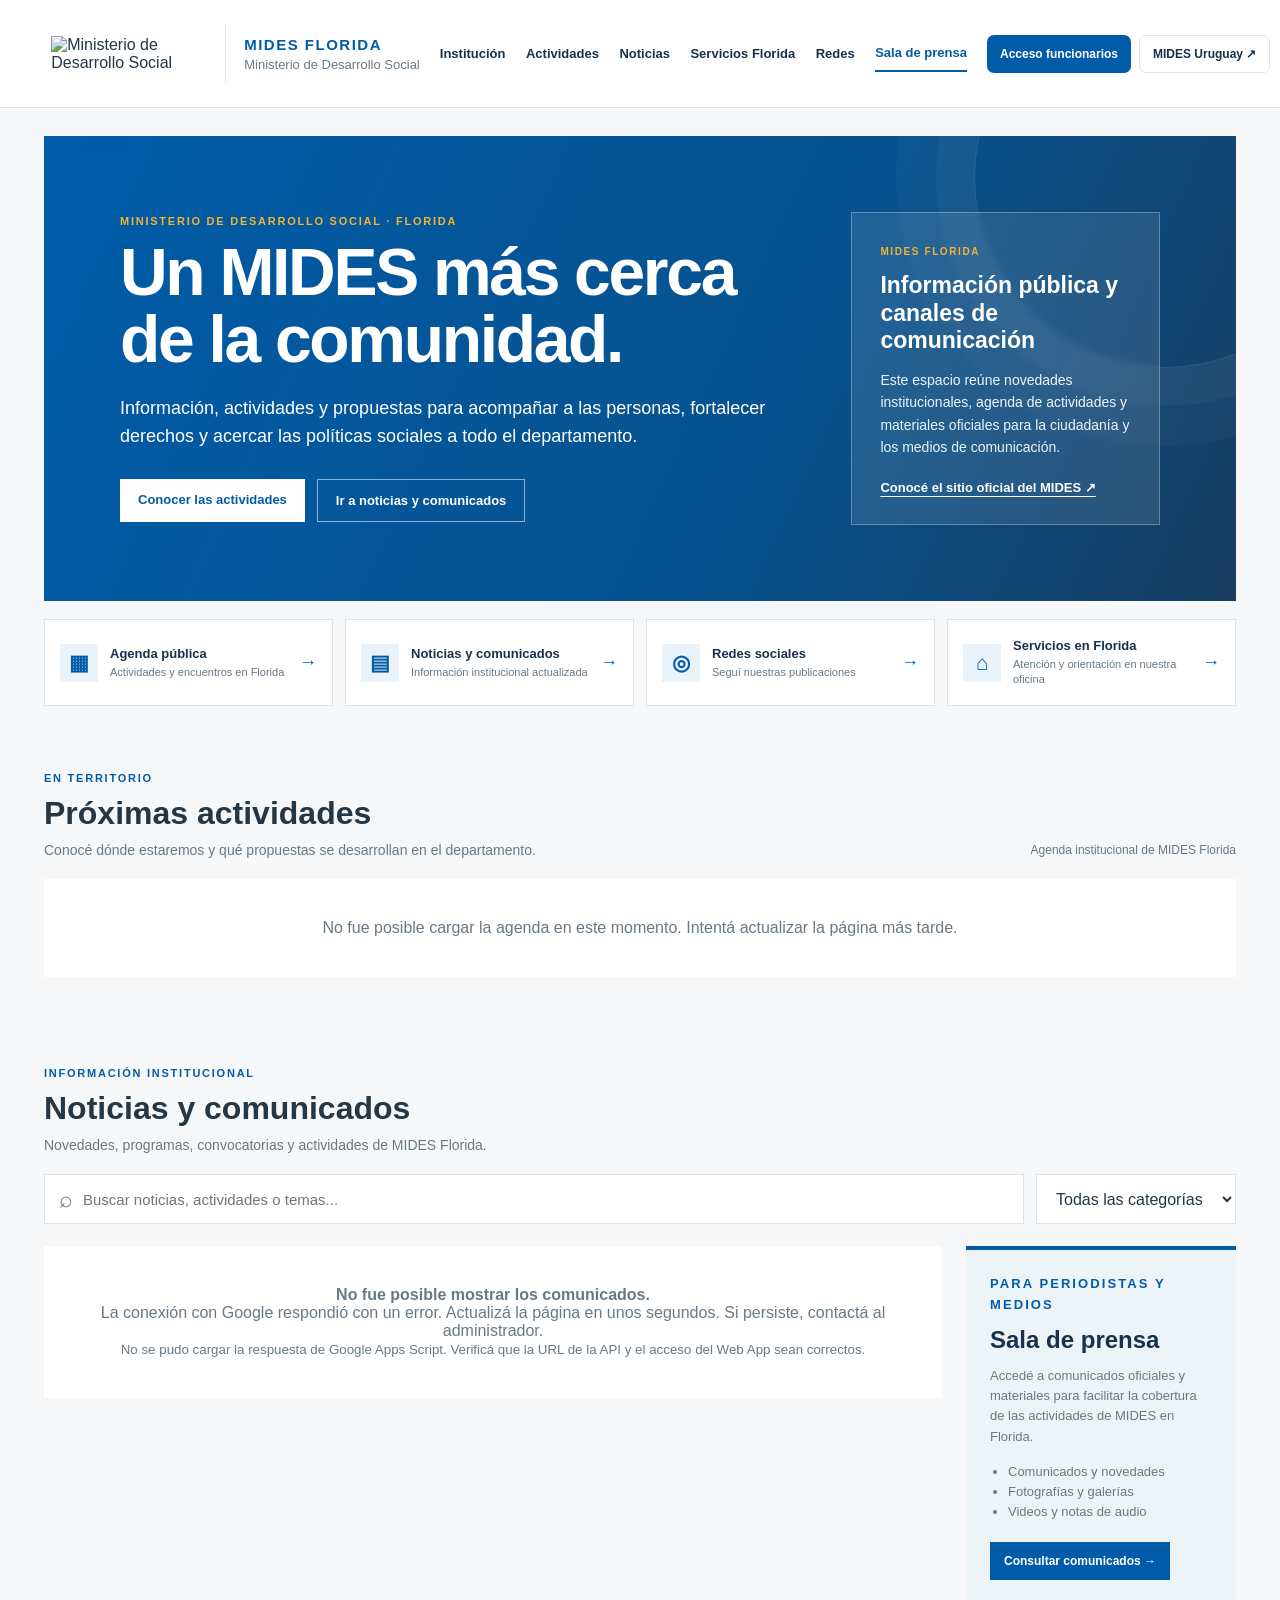
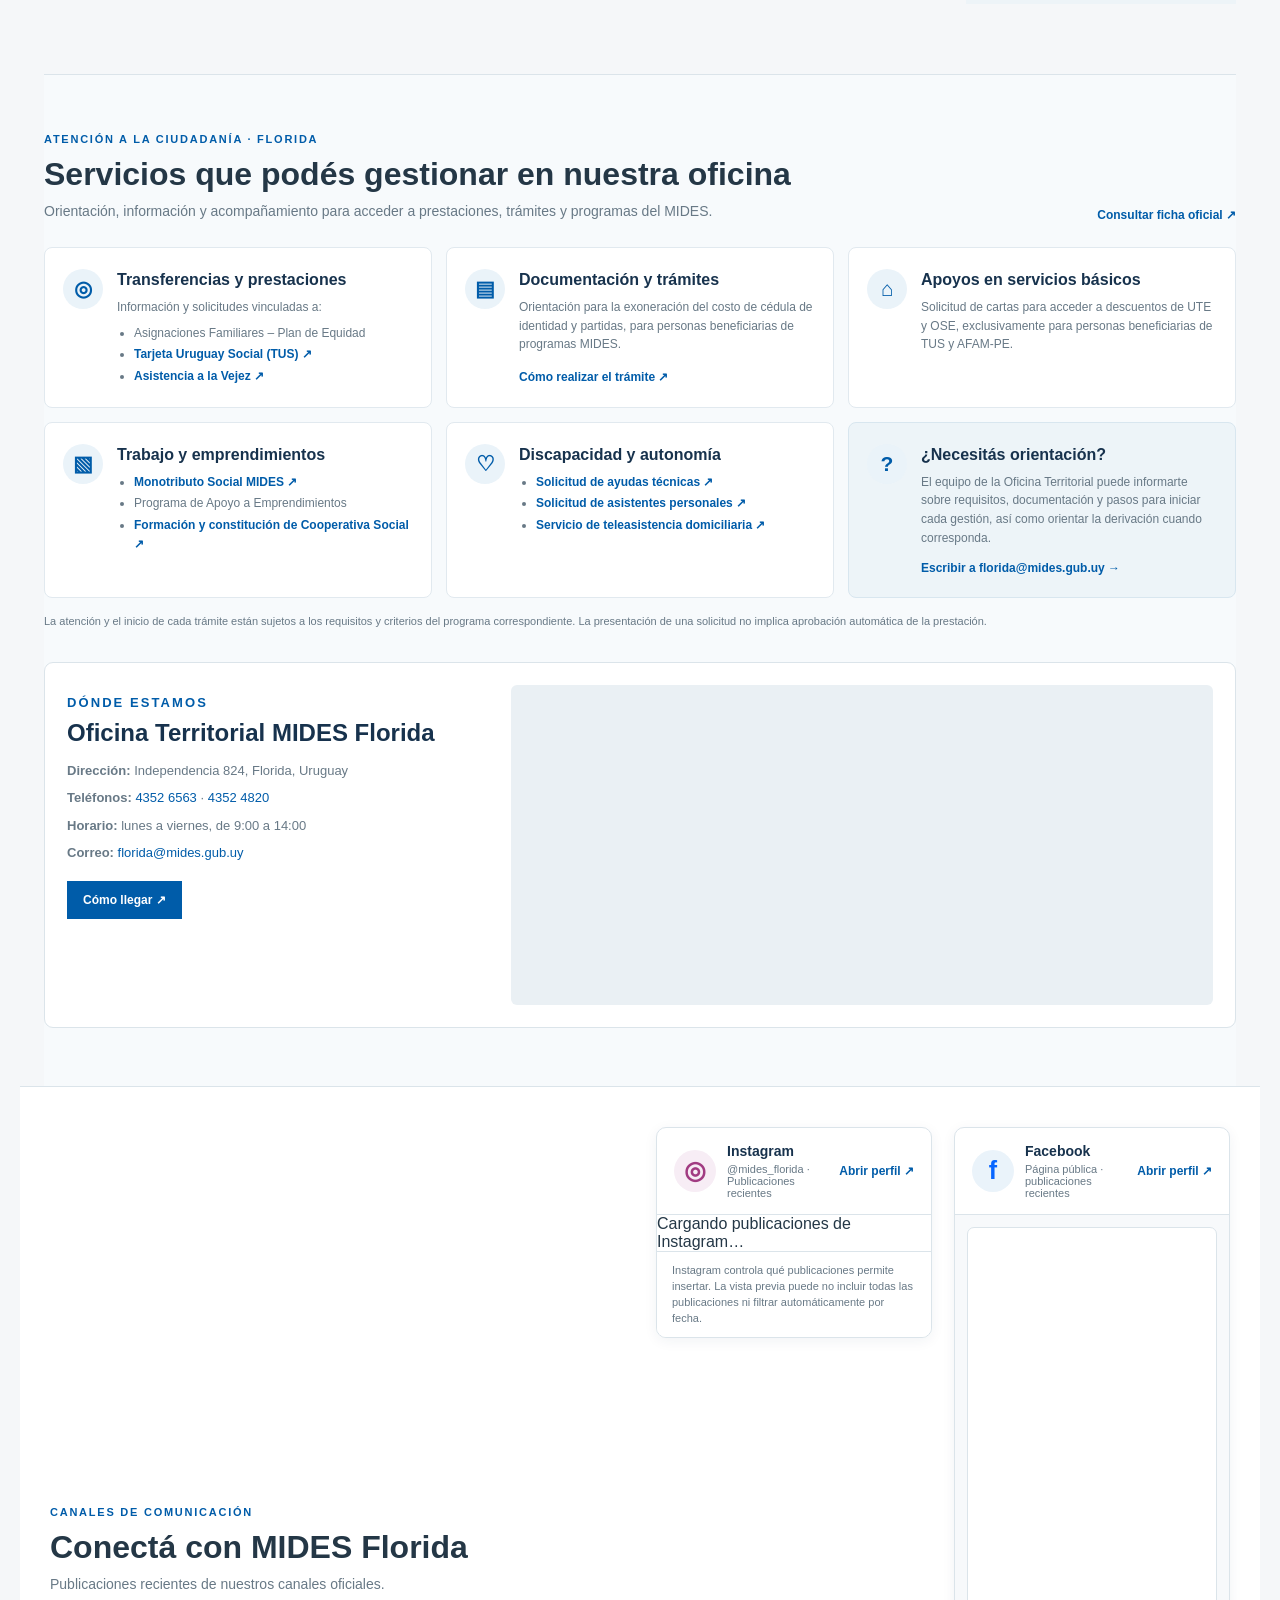
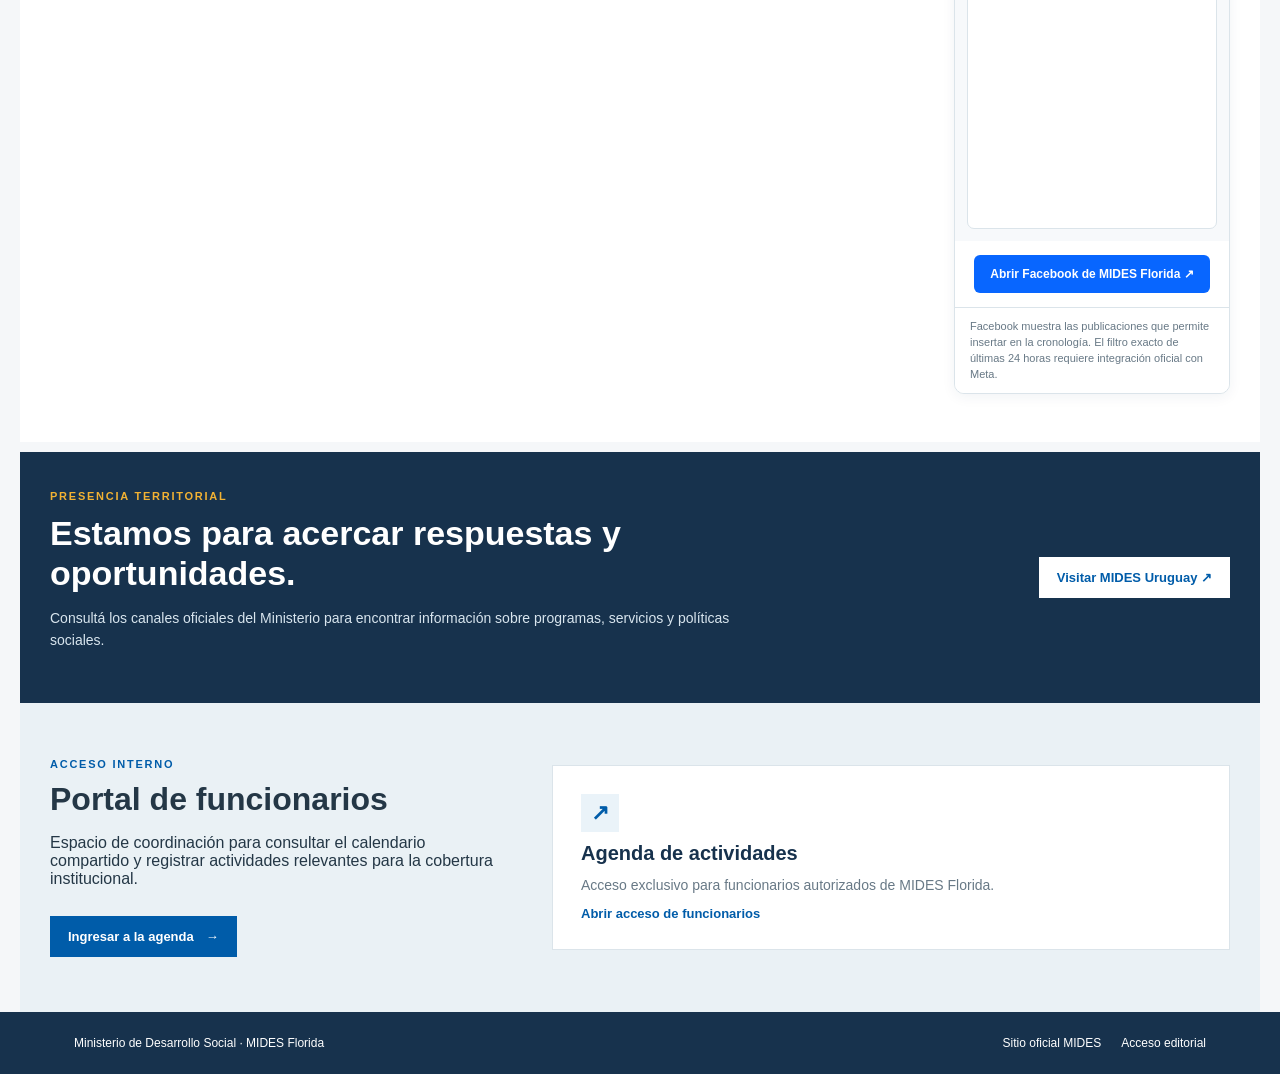
==== commit 084e16e8: "Preparar sección de Instagram para publicaciones automáticas" ====
--- a/index.html
+++ b/index.html
@@ -6,7 +6,7 @@
 <meta name="description" content="MIDES Florida: información institucional, actividades, programas, convocatorias y sala de prensa.">
 <meta name="theme-color" content="#005ca9">
 <title>MIDES Florida | Información institucional y comunidad</title>
-<link rel="stylesheet" href="assets/css/style.css?v=20261117-facebook-ancho">
+<link rel="stylesheet" href="assets/css/style.css?v=20261117-meta-instagram">
 <link rel="icon" type="image/png" href="https://www.gub.uy/ministerio-desarrollo-social/sites/ministerio-desarrollo-social/files/styles/documento/public/imagenes/publicaciones/logo_mides.png">
 </head>
 <body>
@@ -122,7 +122,7 @@
     <div class="social-feed-grid">
       <section class="social-feed-card" aria-label="Instagram de MIDES Florida">
         <div class="social-feed-heading"><span class="social-symbol instagram-symbol" aria-hidden="true">◎</span><div><strong>Instagram</strong><small>@mides_florida · Publicaciones recientes</small></div><a href="https://www.instagram.com/mides_florida/" target="_blank" rel="noopener noreferrer">Abrir perfil ↗</a></div>
-        <div class="instagram-profile-embed"><blockquote class="instagram-media" data-instgrm-permalink="https://www.instagram.com/mides_florida/" data-instgrm-version="14" style="background:#fff;border:0;margin:0 auto;max-width:540px;min-width:280px;width:100%;"></blockquote></div>
+        <div id="instagramFeed" class="instagram-feed-grid" aria-live="polite"><div class="instagram-feed-loading">Cargando publicaciones de Instagram…</div></div>
         <p class="social-feed-note">Instagram controla qué publicaciones permite insertar. La vista previa puede no incluir todas las publicaciones ni filtrar automáticamente por fecha.</p>
       </section>
       <section class="social-feed-card" aria-label="Facebook de MIDES Florida">
@@ -148,6 +148,6 @@
 <footer class="institutional-footer"><span>Ministerio de Desarrollo Social · MIDES Florida</span><div><a href="https://www.gub.uy/ministerio-desarrollo-social/" target="_blank" rel="noopener">Sitio oficial MIDES</a><a href="admin.html">Acceso editorial</a></div></footer>
 <script src="config.js?v=20261014-3"></script>
 <script src="assets/js/app.js?v=20261117-servicios-florida"></script>
-<script async src="https://www.instagram.com/embed.js"></script>
+<script src="assets/js/social-feed.js?v=20261117-meta-instagram"></script>
 </body>
 </html>
--- a/assets/css/style.css
+++ b/assets/css/style.css
@@ -231,7 +231,7 @@
 .local-service-card p,.local-service-card li{color:var(--muted);font-size:12px;line-height:1.55}
 .local-service-card p{margin:0 0 7px}
 .local-service-card ul{margin:5px 0 0;padding-left:17px}
-.local-service-card li+li{margin-top:3px}
+.local-service-card li+li{margin-top:3px}.local-service-card li a,.service-detail-link{color:var(--mides-blue);font-weight:800;text-decoration:none}.local-service-card li a:hover,.service-detail-link:hover{text-decoration:underline}.service-detail-link{display:inline-block;margin-top:8px;font-size:12px;line-height:1.4}
 .local-service-help{background:#edf4f8;border-color:#d8e6ef}
 .local-service-help a{display:inline-block;margin-top:7px;color:var(--mides-blue);font-size:12px;font-weight:800;text-decoration:none}
 .services-disclaimer{margin:15px 0 0;color:var(--muted);font-size:11px;line-height:1.5}
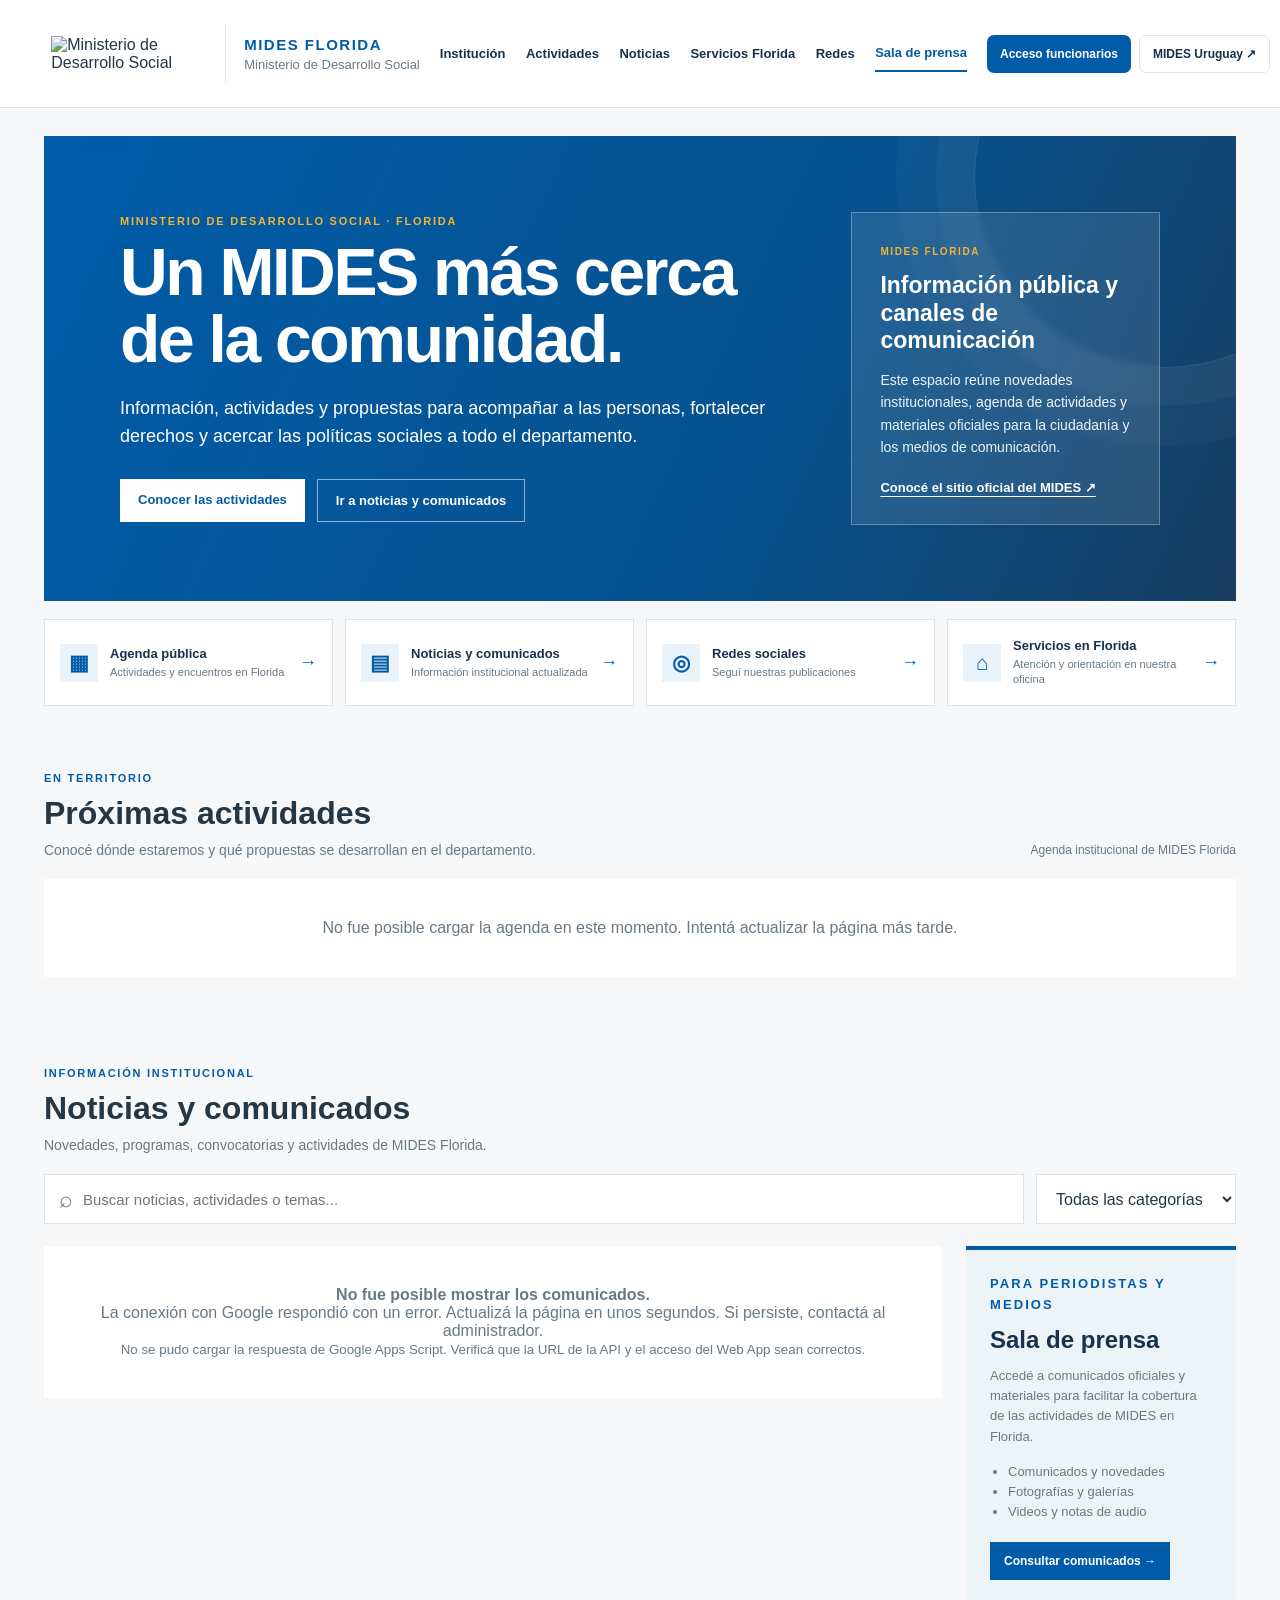
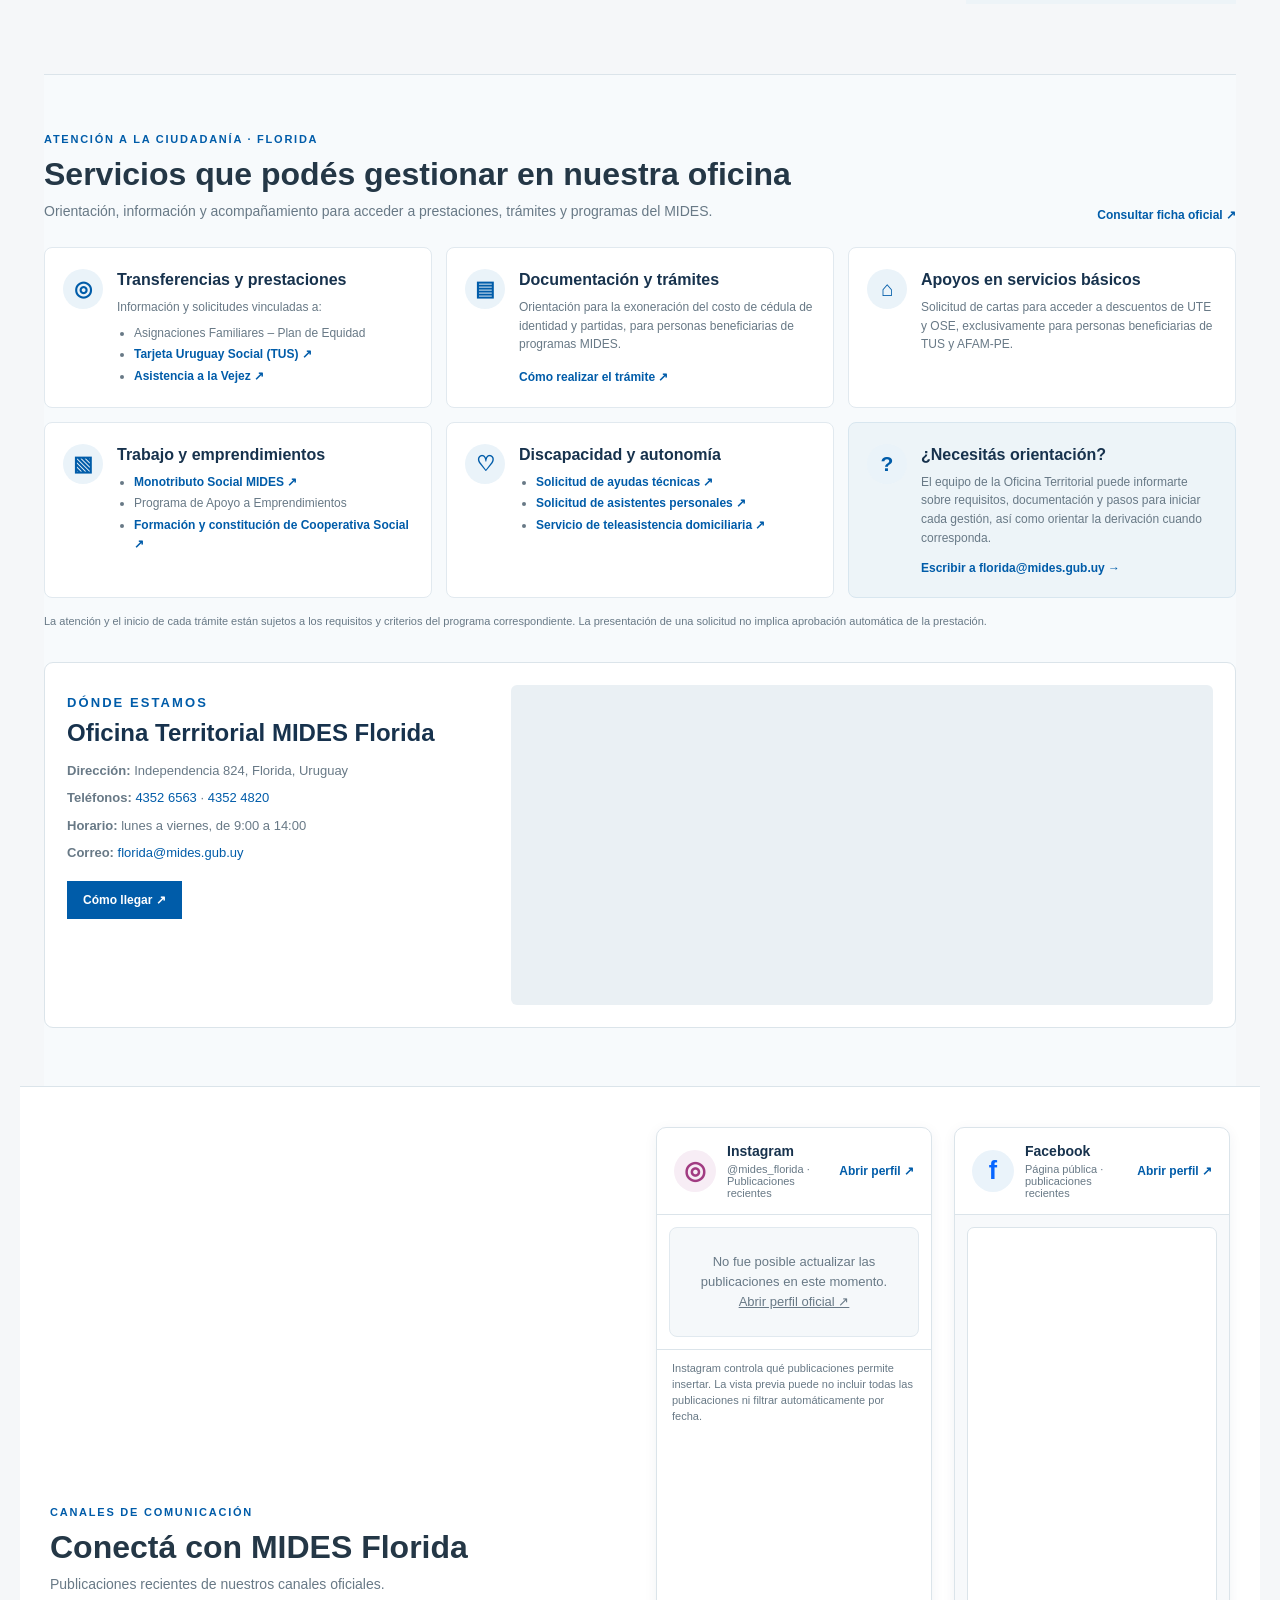
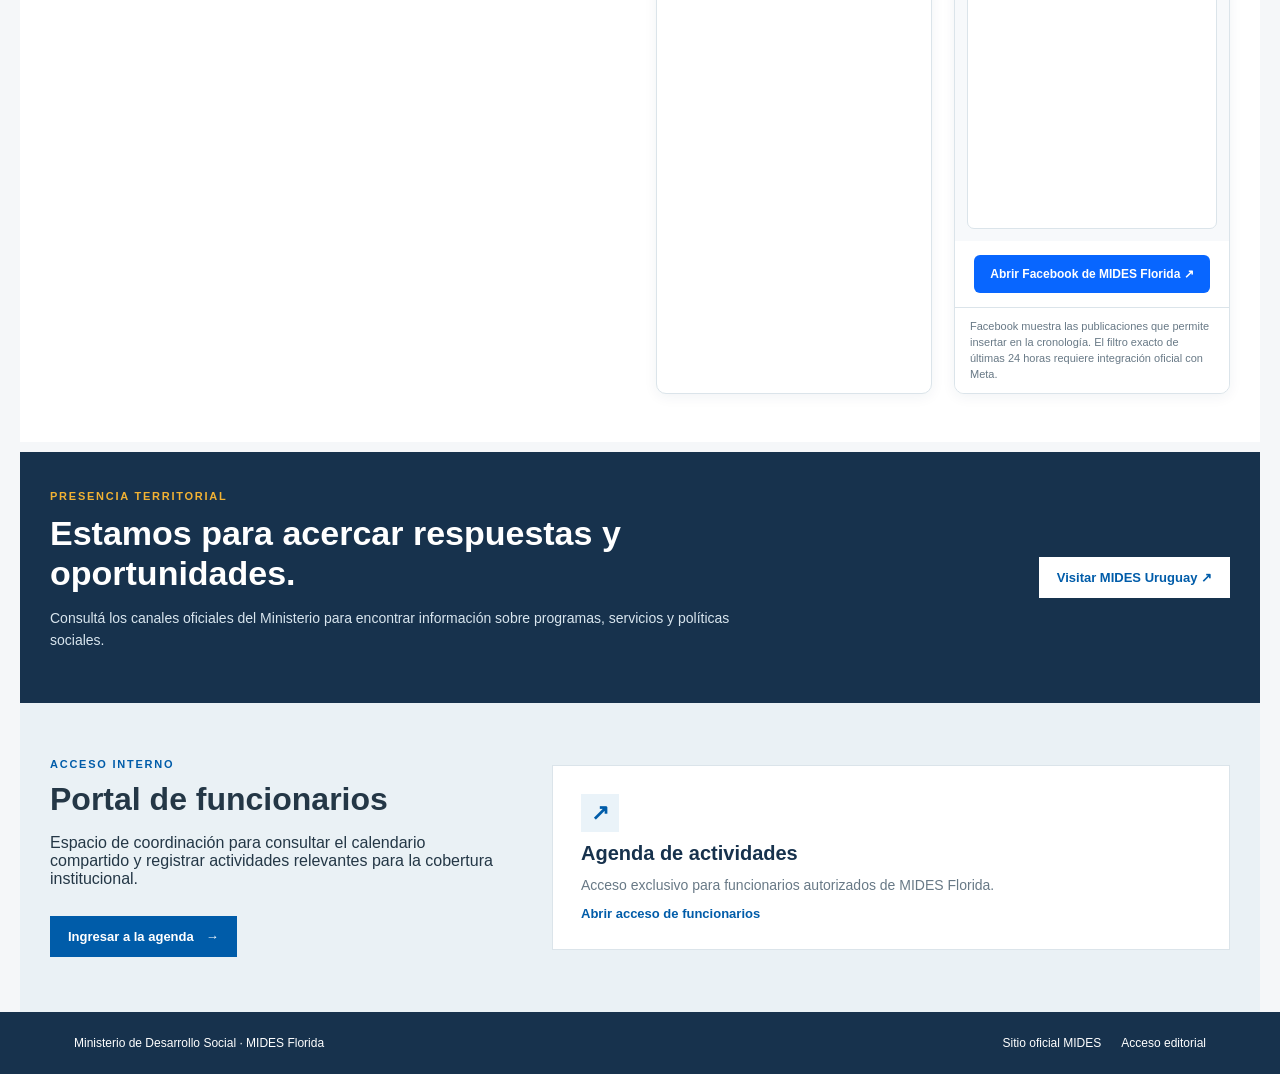
==== commit e2a97afa: "Actualizar versión de estilos para columnas de redes sociales" ====
--- a/index.html
+++ b/index.html
@@ -6,7 +6,7 @@
 <meta name="description" content="MIDES Florida: información institucional, actividades, programas, convocatorias y sala de prensa.">
 <meta name="theme-color" content="#005ca9">
 <title>MIDES Florida | Información institucional y comunidad</title>
-<link rel="stylesheet" href="assets/css/style.css?v=20261117-meta-instagram">
+<link rel="stylesheet" href="assets/css/style.css?v=20261117-social-column-width">
 <link rel="icon" type="image/png" href="https://www.gub.uy/ministerio-desarrollo-social/sites/ministerio-desarrollo-social/files/styles/documento/public/imagenes/publicaciones/logo_mides.png">
 </head>
 <body>
--- a/assets/css/style.css
+++ b/assets/css/style.css
@@ -257,3 +257,35 @@
  .institutional-header .brand-wrap{gap:10px}
  .institutional-header .brand-divider{height:42px}
 }
+
+
+/* Publicaciones de Instagram cargadas desde la API oficial de Meta */
+.instagram-feed-grid{display:grid;grid-template-columns:repeat(3,minmax(0,1fr));gap:12px;align-items:stretch}
+.instagram-feed-loading,.instagram-feed-message{grid-column:1/-1;padding:24px 18px;background:#f5f8fa;border:1px solid #e1e9ef;border-radius:8px;color:var(--muted);font-size:13px;line-height:1.55;text-align:center}
+.instagram-feed-item{display:flex;flex-direction:column;min-width:0;overflow:hidden;background:#fff;border:1px solid #e1e9ef;border-radius:8px;text-decoration:none;color:inherit;transition:transform .18s ease,box-shadow .18s ease}
+.instagram-feed-item:hover{transform:translateY(-2px);box-shadow:0 8px 22px rgba(15,45,70,.10)}
+.instagram-feed-media{position:relative;display:block;aspect-ratio:1/1;background:#edf2f5;overflow:hidden}
+.instagram-feed-media img{display:block;width:100%;height:100%;object-fit:cover}.instagram-feed-image-placeholder{display:grid;place-items:center;width:100%;height:100%;color:#6b7c89;font-size:13px;font-weight:800;background:#eaf0f4}
+.instagram-feed-play{position:absolute;right:12px;bottom:12px;display:grid;place-items:center;width:34px;height:34px;border-radius:50%;background:rgba(0,0,0,.68);color:#fff;font-size:15px}
+.instagram-feed-copy{padding:12px;display:flex;flex-direction:column;gap:7px;flex:1}
+.instagram-feed-date{font-size:10px;font-weight:800;letter-spacing:.04em;color:var(--mides-blue);text-transform:uppercase}
+.instagram-feed-caption{font-size:12px;line-height:1.5;color:var(--muted);display:-webkit-box;-webkit-line-clamp:3;-webkit-box-orient:vertical;overflow:hidden}
+.instagram-feed-more{margin-top:auto;padding-top:5px;font-size:11px;font-weight:800;color:var(--mides-blue)}
+@media(max-width:900px){.instagram-feed-grid{grid-template-columns:repeat(2,minmax(0,1fr))}}
+@media(max-width:560px){.instagram-feed-grid{grid-template-columns:repeat(2,minmax(0,1fr));gap:8px}.instagram-feed-copy{padding:9px}.instagram-feed-caption{font-size:11px}}
+
+
+/* Ajuste de ancho: cada publicación ocupa el ancho útil de su columna social */
+.institutional-social-section .social-feed-grid{grid-template-columns:repeat(2,minmax(0,1fr));gap:22px;align-items:stretch}
+.institutional-social-section .social-feed-card{width:100%;max-width:100%;min-width:0}
+.institutional-social-section .instagram-feed-grid{grid-template-columns:minmax(0,1fr);gap:12px;padding:12px}
+.institutional-social-section .instagram-feed-item{width:100%;max-width:100%}
+.institutional-social-section .facebook-posts-preview{width:100%;padding:12px}
+.institutional-social-section .facebook-post-embed,.institutional-social-section .facebook-post-embed iframe{width:100%;max-width:100%;min-width:0}
+@media(max-width:850px){
+ .institutional-social-section .social-feed-grid{grid-template-columns:1fr;gap:18px}
+}
+@media(max-width:560px){
+ .institutional-social-section .instagram-feed-grid{padding:8px}
+ .institutional-social-section .facebook-posts-preview{padding:8px}
+}
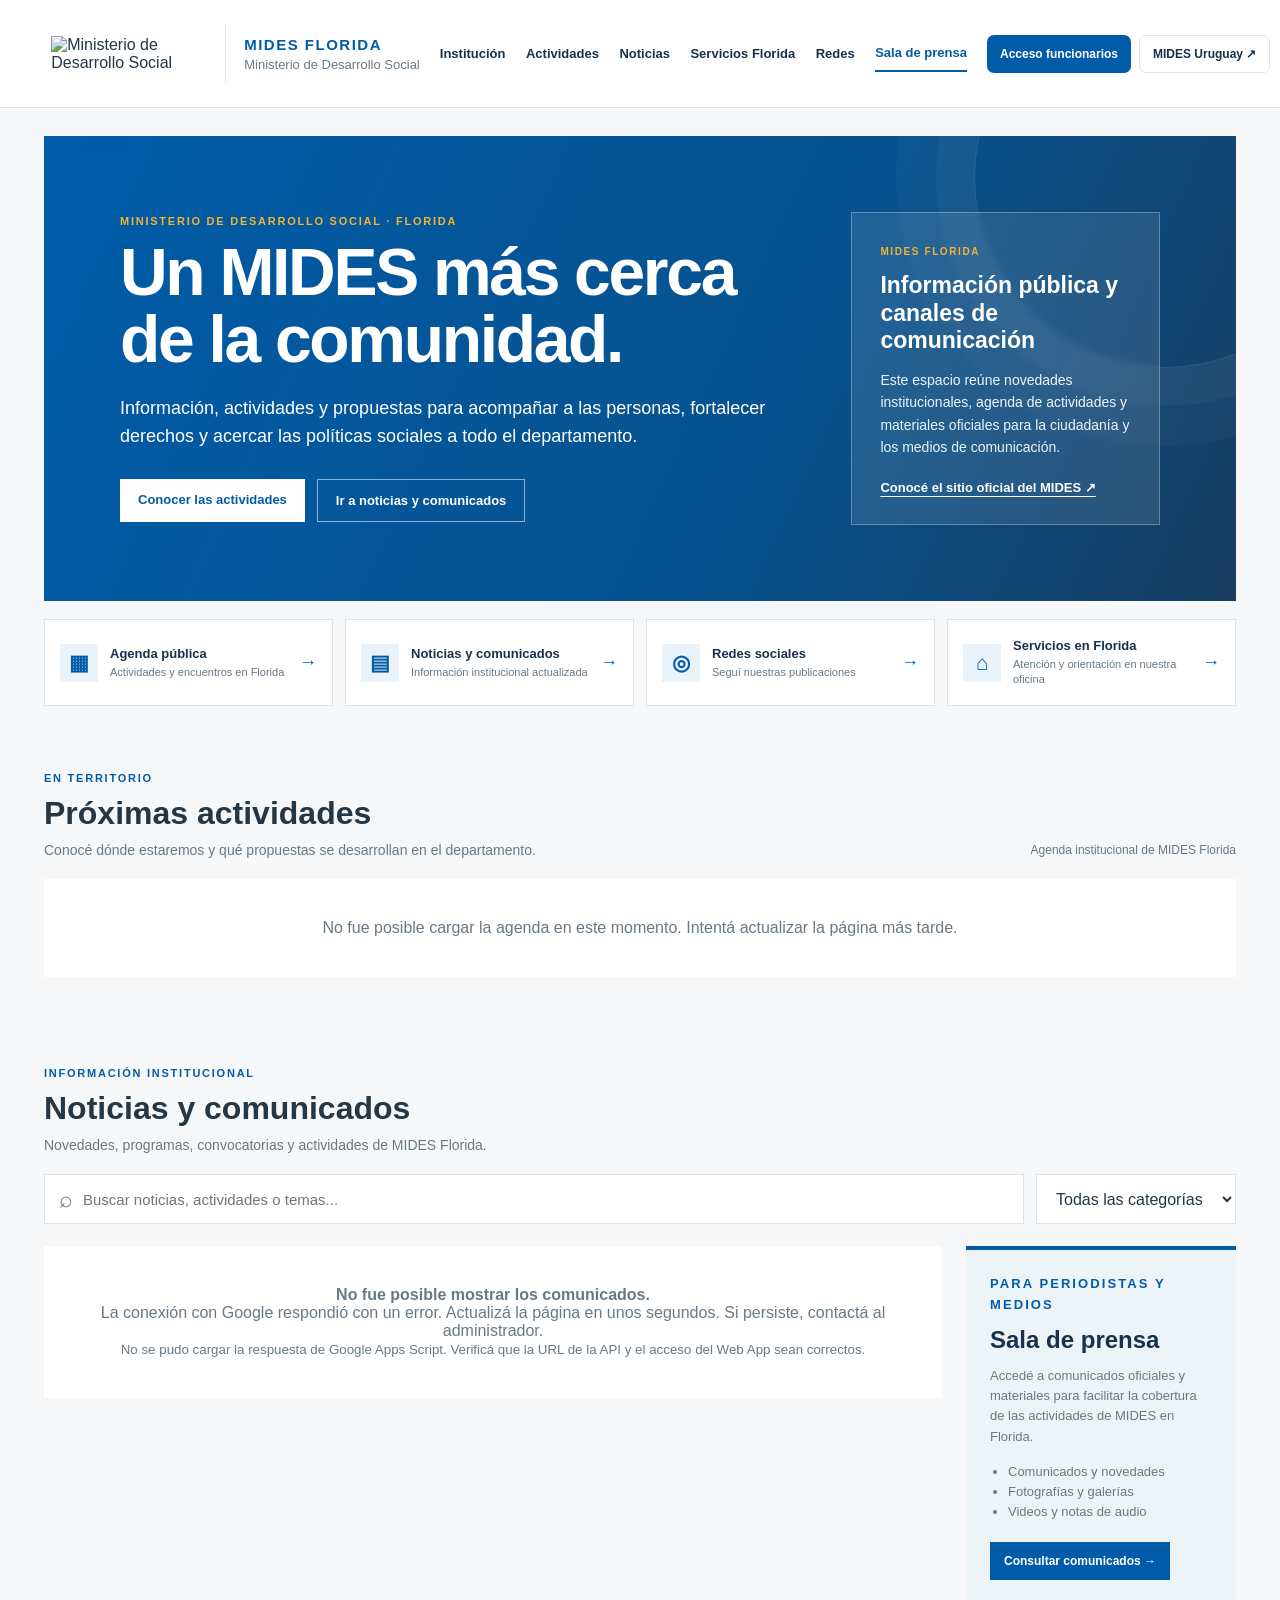
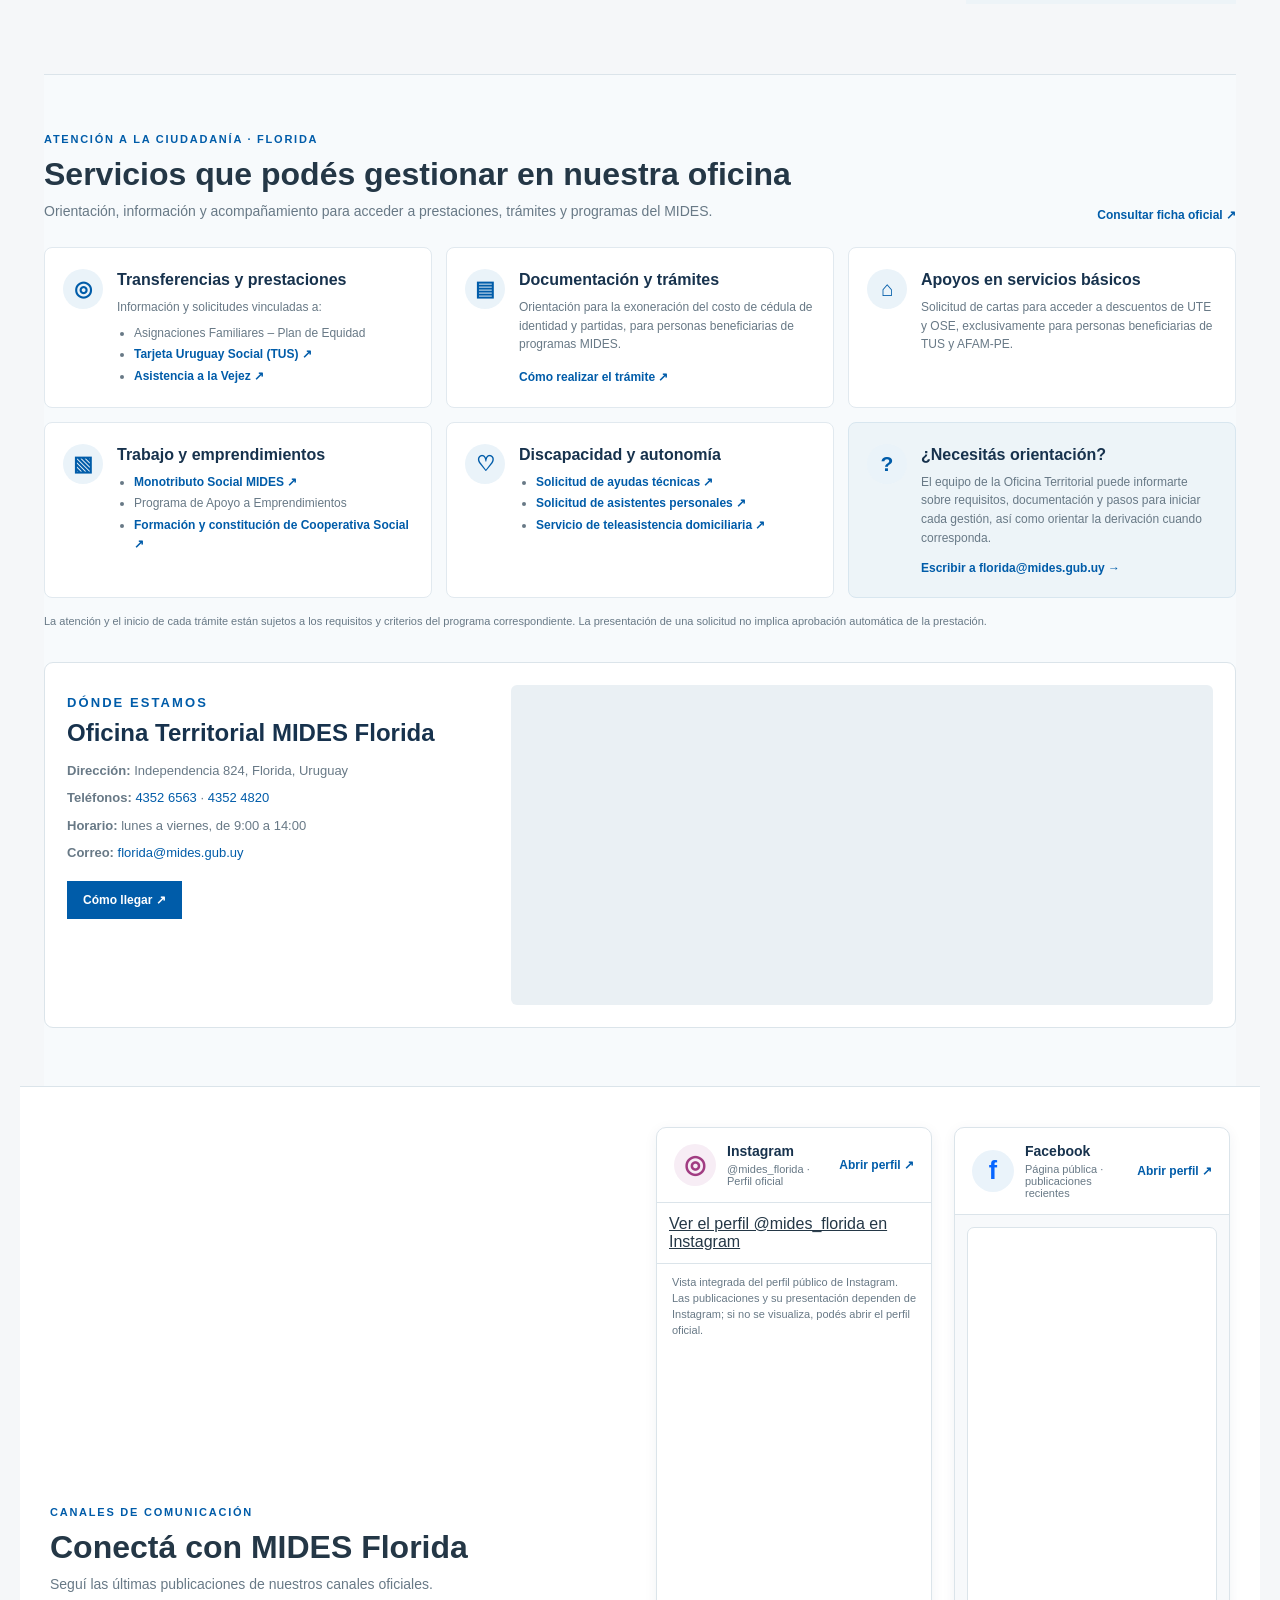
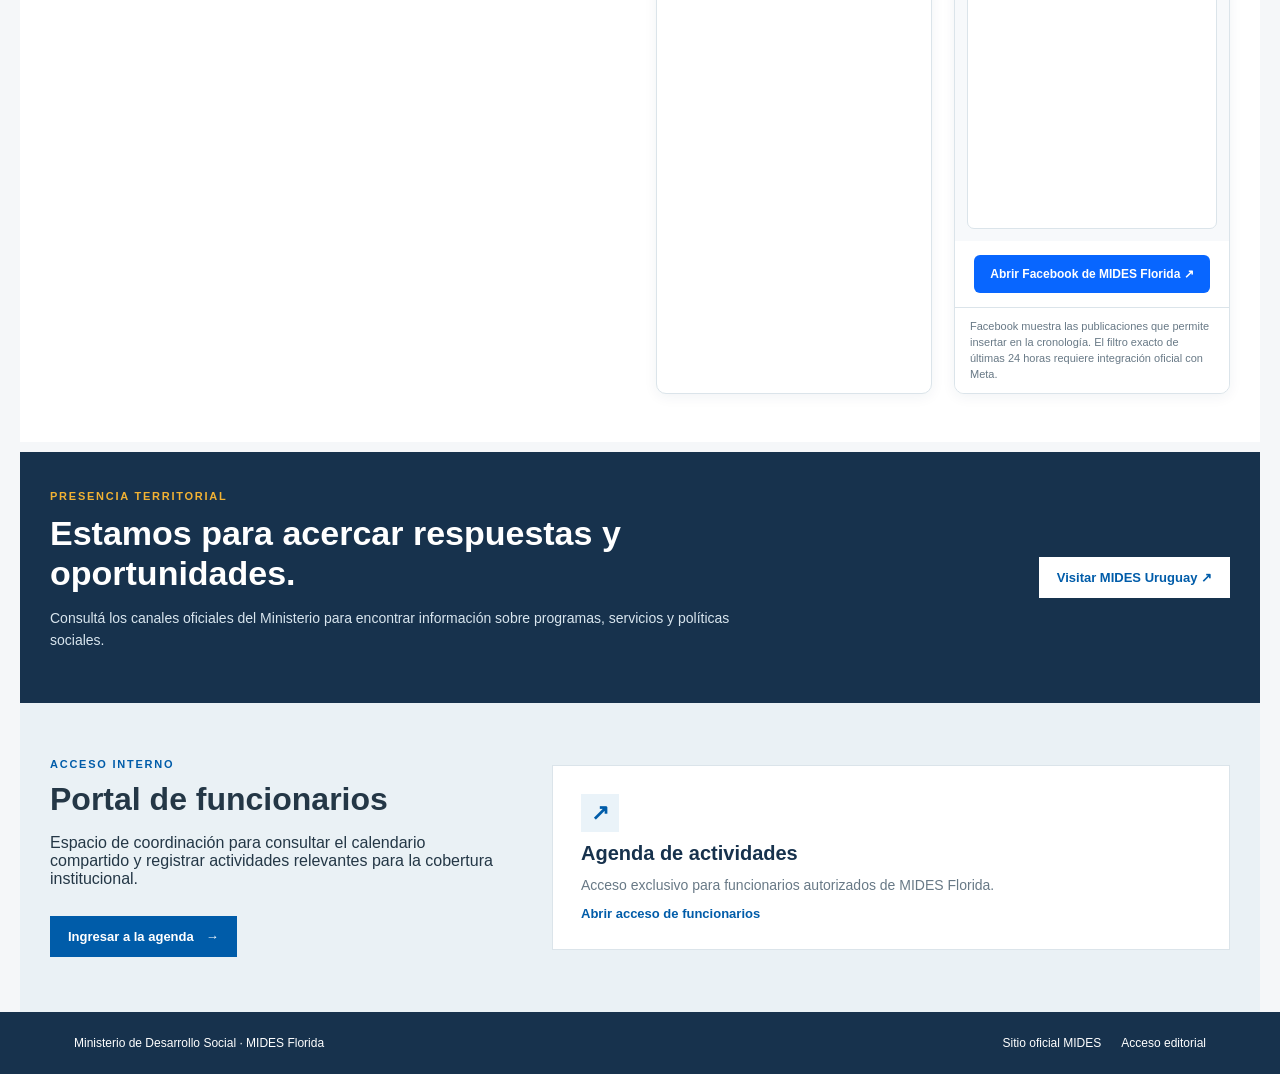
==== commit 1d3478fd: "Switch Instagram section to public profile embed" ====
--- a/index.html
+++ b/index.html
@@ -6,7 +6,7 @@
 <meta name="description" content="MIDES Florida: información institucional, actividades, programas, convocatorias y sala de prensa.">
 <meta name="theme-color" content="#005ca9">
 <title>MIDES Florida | Información institucional y comunidad</title>
-<link rel="stylesheet" href="assets/css/style.css?v=20261117-social-column-width">
+<link rel="stylesheet" href="assets/css/style.css?v=20261117-instagram-profile-embed">
 <link rel="icon" type="image/png" href="https://www.gub.uy/ministerio-desarrollo-social/sites/ministerio-desarrollo-social/files/styles/documento/public/imagenes/publicaciones/logo_mides.png">
 </head>
 <body>
@@ -118,12 +118,12 @@
   </section>
 
   <section id="redes-mides" class="section social-section institutional-social-section">
-    <div class="section-heading"><div><p class="eyebrow blue">CANALES DE COMUNICACIÓN</p><h2>Conectá con MIDES Florida</h2><p class="upcoming-intro">Publicaciones recientes de nuestros canales oficiales.</p></div></div>
+    <div class="section-heading"><div><p class="eyebrow blue">CANALES DE COMUNICACIÓN</p><h2>Conectá con MIDES Florida</h2><p class="upcoming-intro">Seguí las últimas publicaciones de nuestros canales oficiales.</p></div></div>
     <div class="social-feed-grid">
       <section class="social-feed-card" aria-label="Instagram de MIDES Florida">
-        <div class="social-feed-heading"><span class="social-symbol instagram-symbol" aria-hidden="true">◎</span><div><strong>Instagram</strong><small>@mides_florida · Publicaciones recientes</small></div><a href="https://www.instagram.com/mides_florida/" target="_blank" rel="noopener noreferrer">Abrir perfil ↗</a></div>
-        <div id="instagramFeed" class="instagram-feed-grid" aria-live="polite"><div class="instagram-feed-loading">Cargando publicaciones de Instagram…</div></div>
-        <p class="social-feed-note">Instagram controla qué publicaciones permite insertar. La vista previa puede no incluir todas las publicaciones ni filtrar automáticamente por fecha.</p>
+        <div class="social-feed-heading"><span class="social-symbol instagram-symbol" aria-hidden="true">◎</span><div><strong>Instagram</strong><small>@mides_florida · Perfil oficial</small></div><a href="https://www.instagram.com/mides_florida/" target="_blank" rel="noopener noreferrer">Abrir perfil ↗</a></div>
+        <div id="instagramFeed" class="instagram-feed-grid" aria-live="polite"><div class="instagram-feed-loading">Cargando perfil de Instagram…</div></div>
+        <p class="social-feed-note">Vista integrada del perfil público de Instagram. Las publicaciones y su presentación dependen de Instagram; si no se visualiza, podés abrir el perfil oficial.</p>
       </section>
       <section class="social-feed-card" aria-label="Facebook de MIDES Florida">
         <div class="social-feed-heading"><span class="social-symbol facebook-symbol" aria-hidden="true">f</span><div><strong>Facebook</strong><small>Página pública · publicaciones recientes</small></div><a href="https://www.facebook.com/profile.php?id=61595257436521" target="_blank" rel="noopener noreferrer">Abrir perfil ↗</a></div>
@@ -148,6 +148,6 @@
 <footer class="institutional-footer"><span>Ministerio de Desarrollo Social · MIDES Florida</span><div><a href="https://www.gub.uy/ministerio-desarrollo-social/" target="_blank" rel="noopener">Sitio oficial MIDES</a><a href="admin.html">Acceso editorial</a></div></footer>
 <script src="config.js?v=20261014-3"></script>
 <script src="assets/js/app.js?v=20261117-servicios-florida"></script>
-<script src="assets/js/social-feed.js?v=20261117-meta-instagram"></script>
+<script src="assets/js/social-feed.js?v=20261117-instagram-profile-embed"></script>
 </body>
 </html>
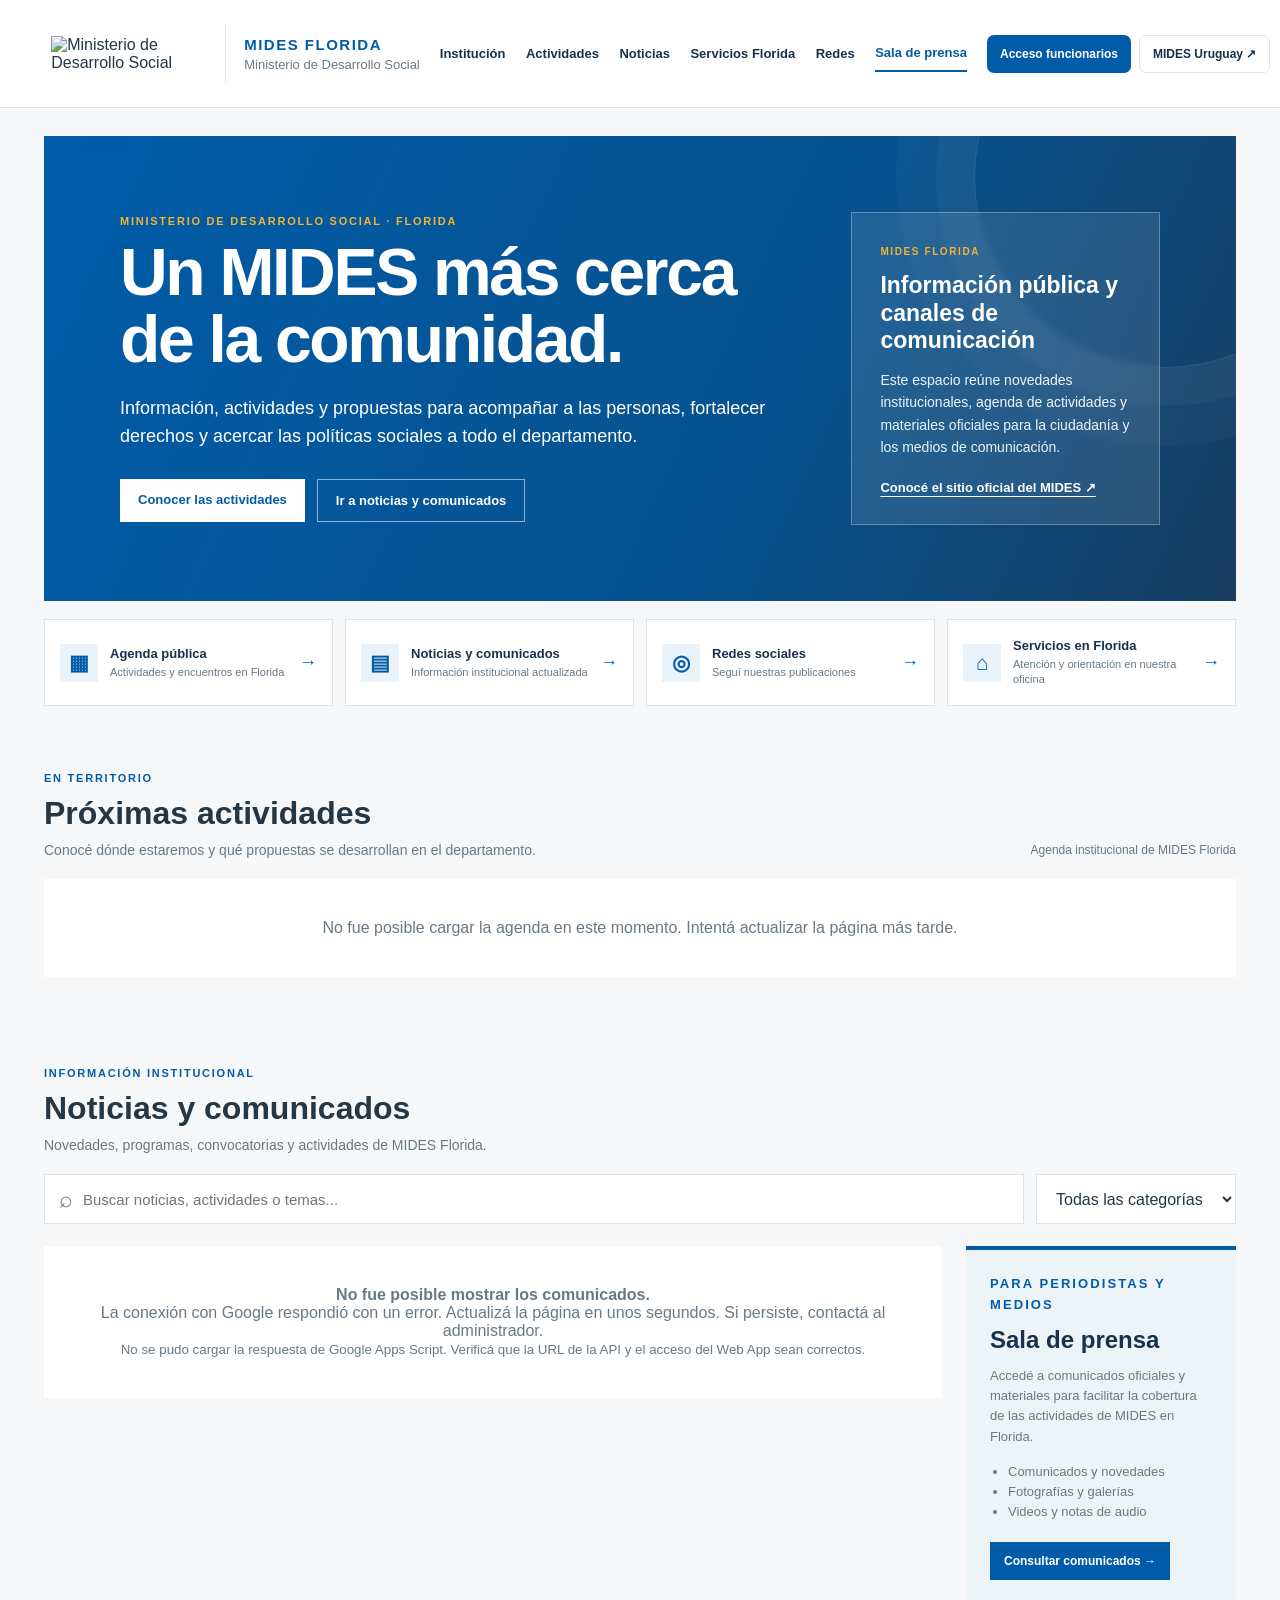
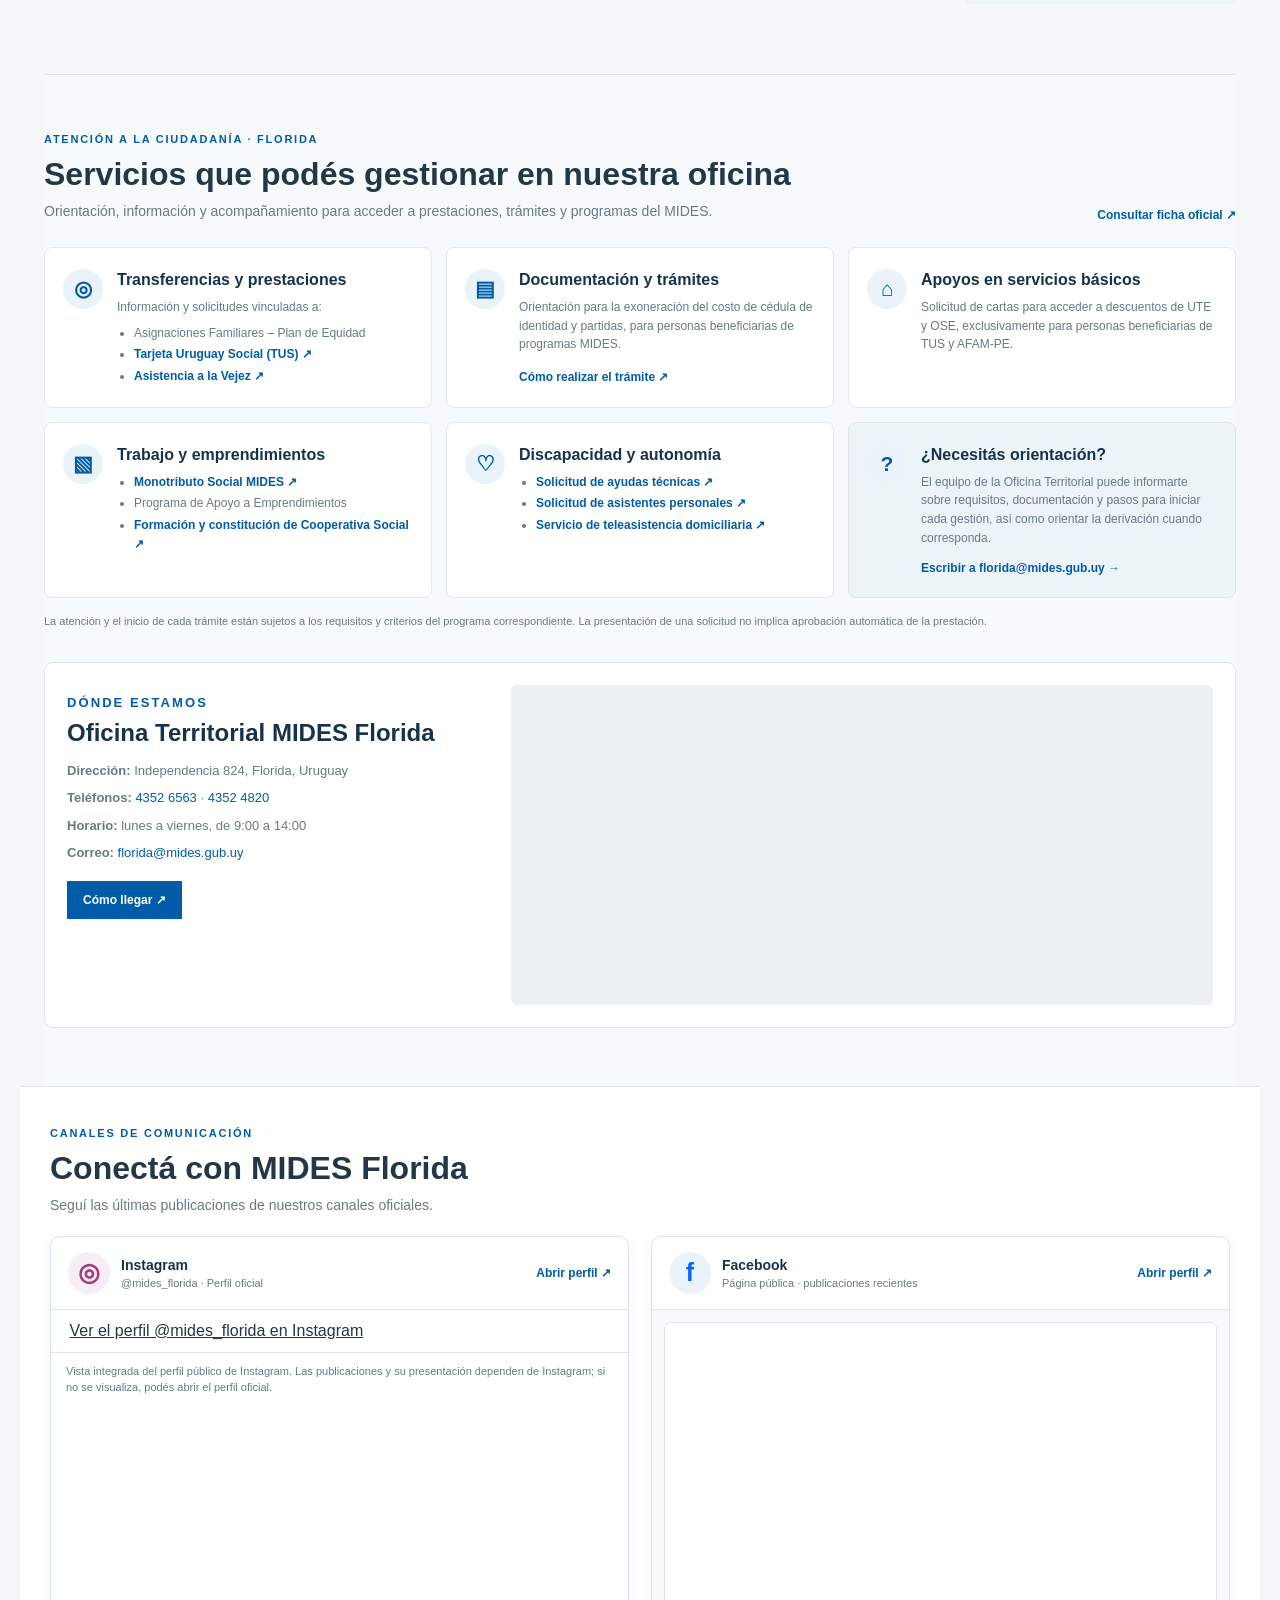
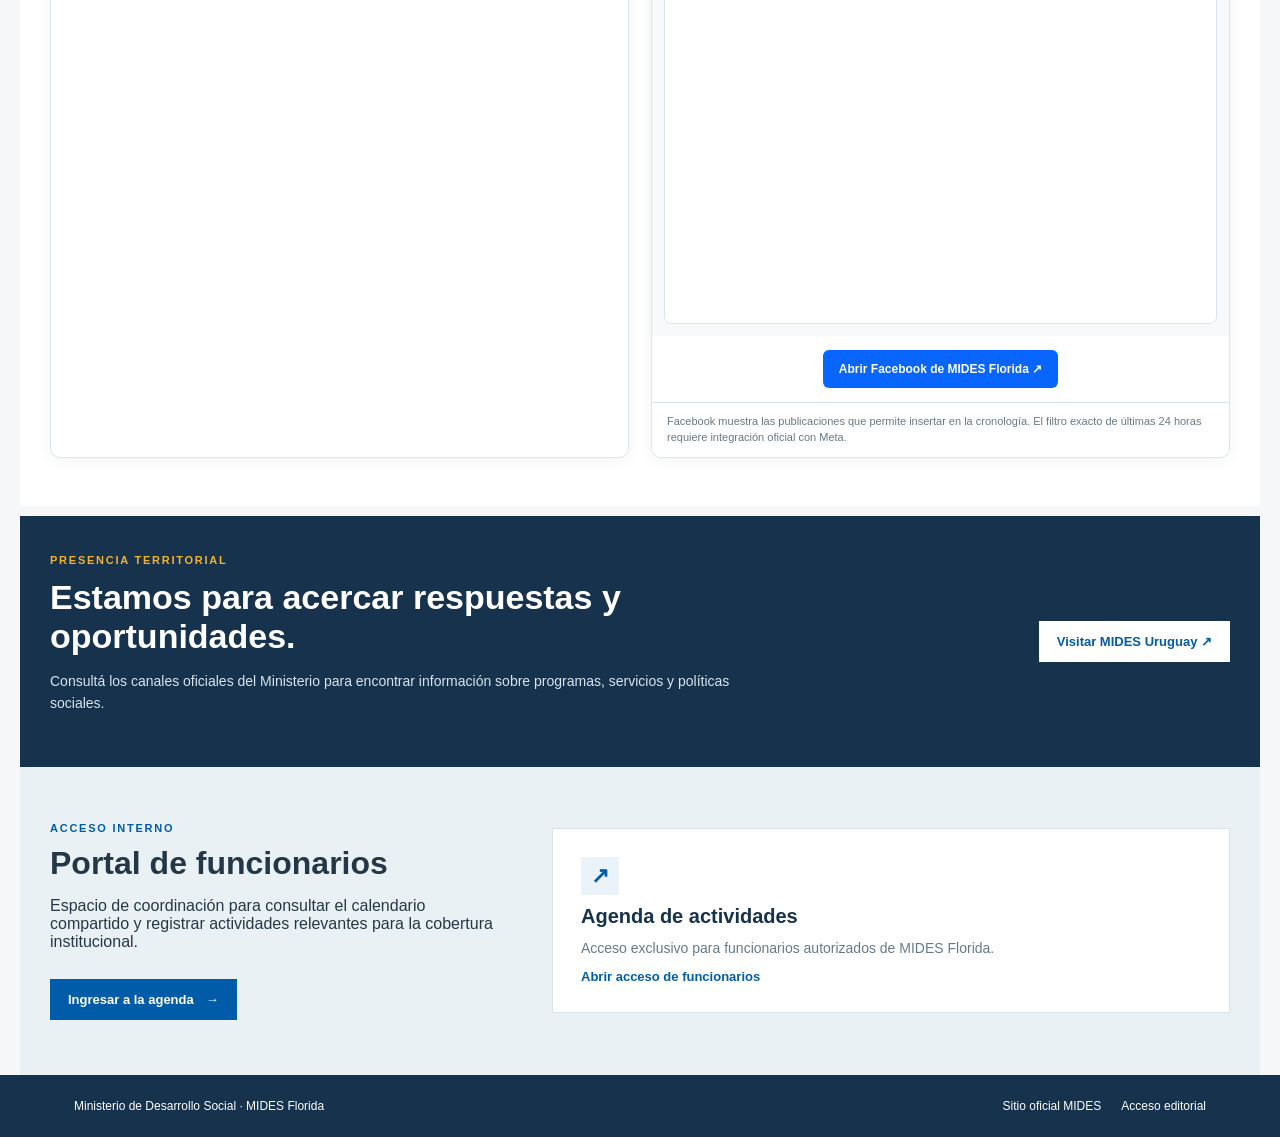
==== commit b92040e4: "Actualizar caché de estilos de redes sociales" ====
--- a/index.html
+++ b/index.html
@@ -6,7 +6,7 @@
 <meta name="description" content="MIDES Florida: información institucional, actividades, programas, convocatorias y sala de prensa.">
 <meta name="theme-color" content="#005ca9">
 <title>MIDES Florida | Información institucional y comunidad</title>
-<link rel="stylesheet" href="assets/css/style.css?v=20261117-instagram-profile-embed">
+<link rel="stylesheet" href="assets/css/style.css?v=20261117-redes-layout-fix">
 <link rel="icon" type="image/png" href="https://www.gub.uy/ministerio-desarrollo-social/sites/ministerio-desarrollo-social/files/styles/documento/public/imagenes/publicaciones/logo_mides.png">
 </head>
 <body>
--- a/assets/css/style.css
+++ b/assets/css/style.css
@@ -289,3 +289,27 @@
  .institutional-social-section .instagram-feed-grid{padding:8px}
  .institutional-social-section .facebook-posts-preview{padding:8px}
 }
+
+/* Facebook: el contenedor y el iframe se adaptan al ancho real de la columna */
+.institutional-social-section .facebook-posts-preview,
+.institutional-social-section .facebook-post-embed{display:block;width:100%;max-width:100%;min-width:0;overflow:hidden}
+.institutional-social-section .facebook-post-embed iframe{display:block;width:100%;max-width:100%;min-width:0;height:600px;border:0}
+@media(max-width:560px){
+ .institutional-social-section .facebook-post-embed iframe{height:560px}
+}
+
+
+/* Corrección de estructura de Redes: título arriba y perfiles debajo a ancho completo */
+.institutional-social-section{display:block!important;grid-template-columns:minmax(0,1fr)!important;gap:0!important}
+.institutional-social-section>.section-heading{display:flex;width:100%;margin:0 0 20px;grid-column:1/-1}
+.institutional-social-section>.social-feed-grid{display:grid;width:100%;grid-template-columns:repeat(2,minmax(0,1fr));gap:22px;grid-column:1/-1}
+.institutional-social-section .social-feed-card{width:100%;min-width:0;max-width:100%}
+.institutional-social-section .instagram-profile-embed,
+.institutional-social-section .instagram-feed-grid{width:100%;min-width:0}
+.institutional-social-section .instagram-profile-embed .instagram-media{width:100%!important;min-width:0!important;max-width:100%!important}
+.institutional-social-section .facebook-posts-preview,
+.institutional-social-section .facebook-post-embed{width:100%;min-width:0;max-width:100%;overflow:hidden}
+.institutional-social-section .facebook-post-embed iframe{display:block;width:100%!important;max-width:100%!important;min-width:0!important}
+@media(max-width:760px){
+ .institutional-social-section>.social-feed-grid{grid-template-columns:minmax(0,1fr)}
+}
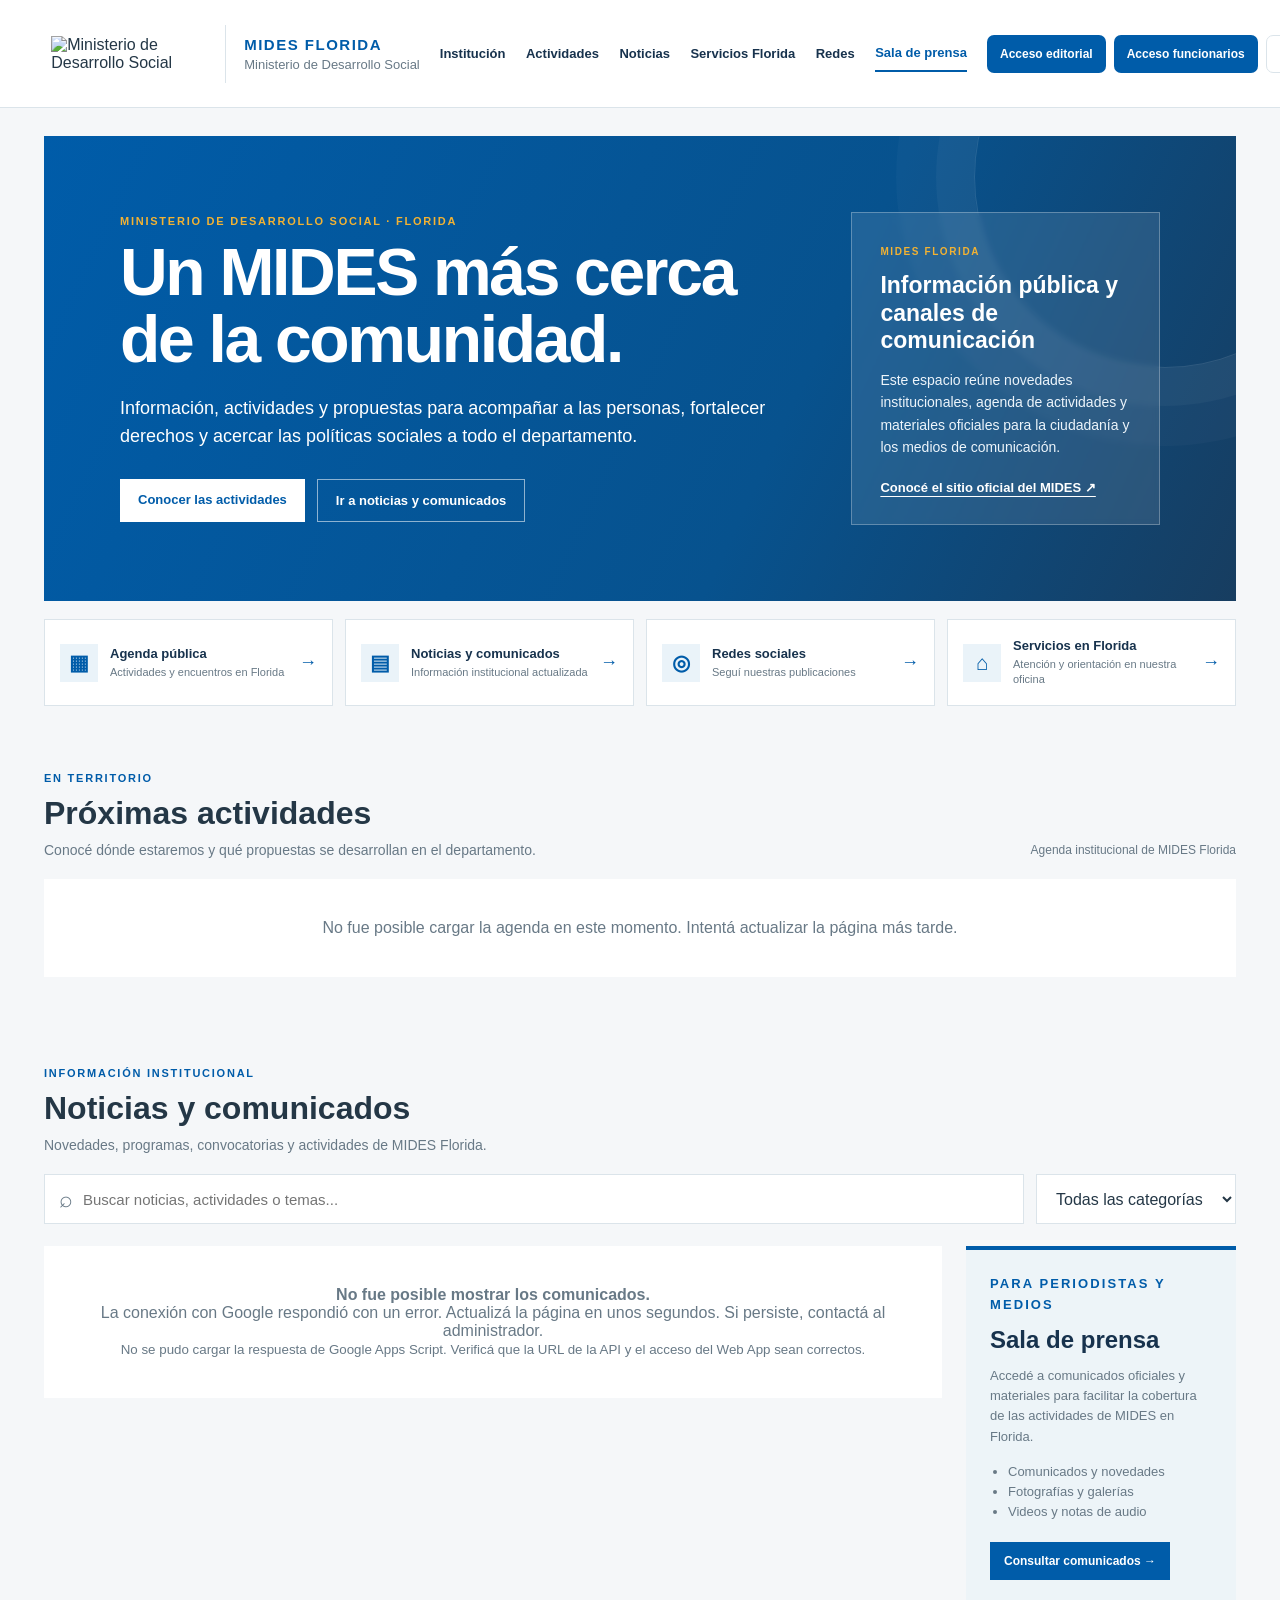
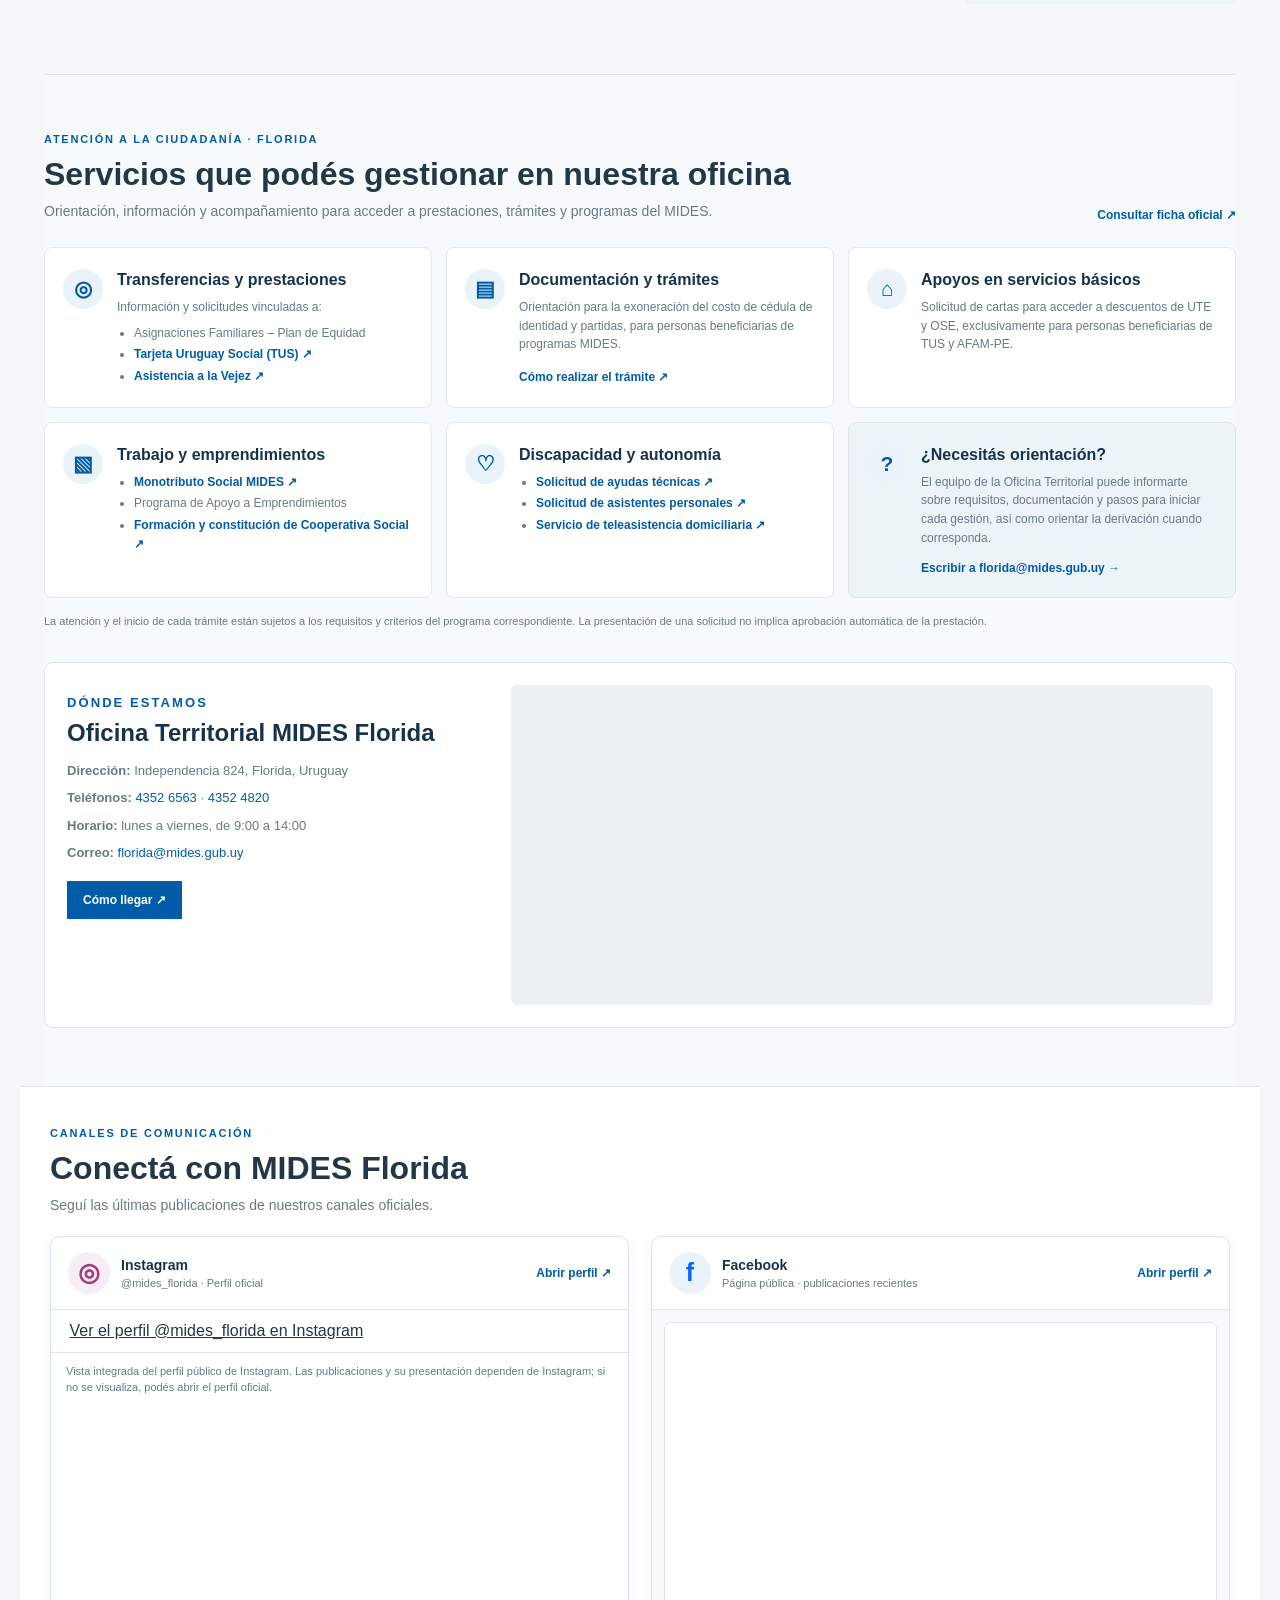
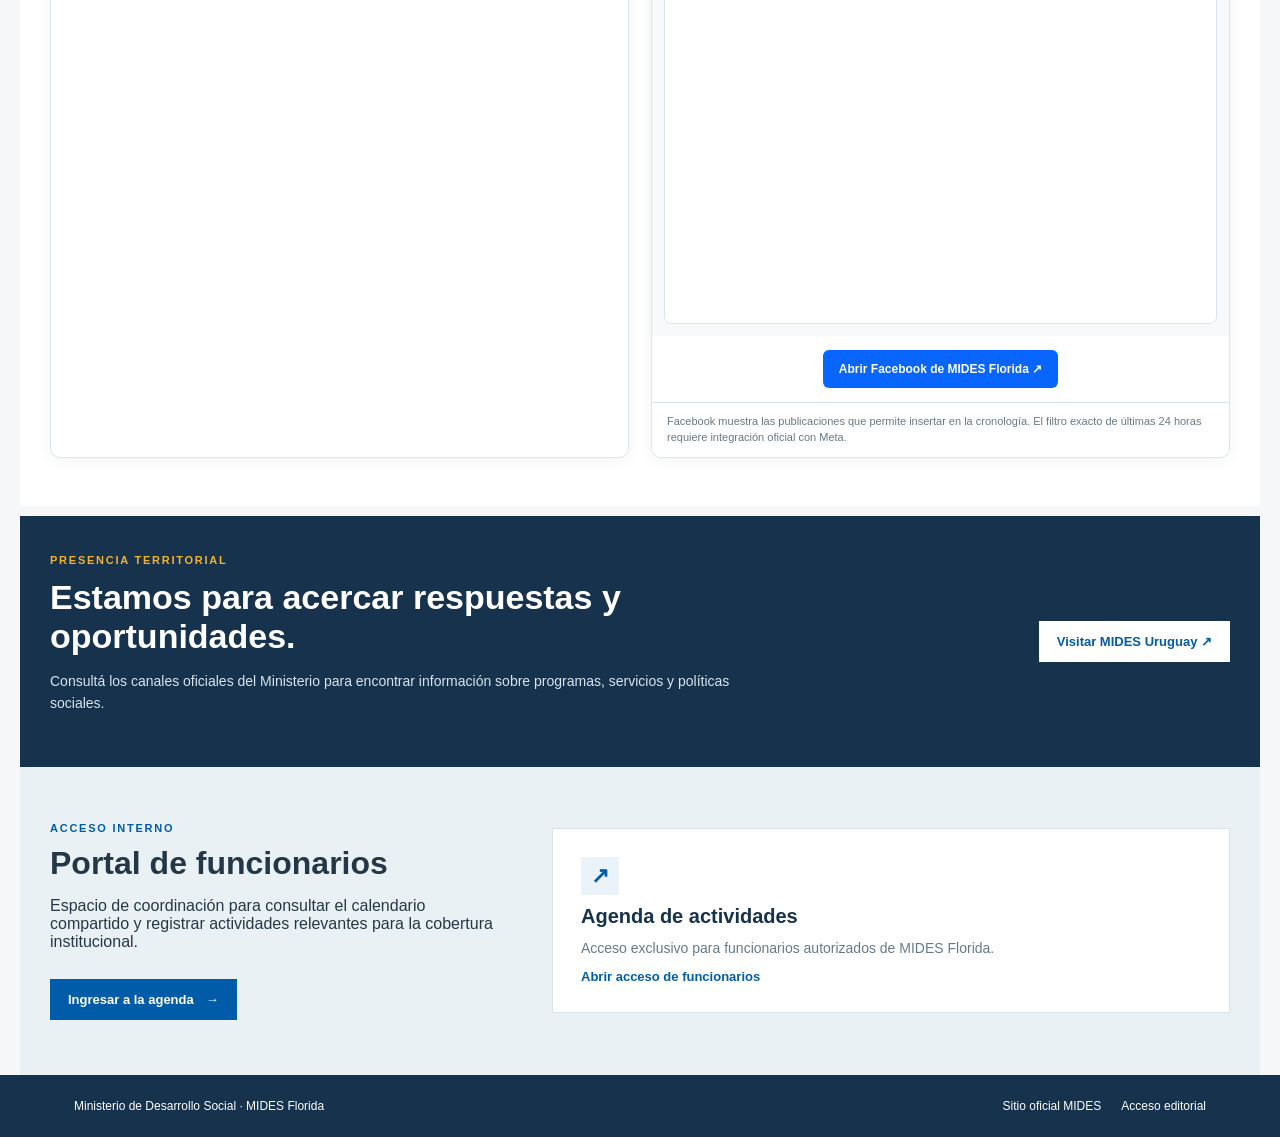
==== commit 96ca7735: "Restaurar acceso visible al panel editorial" ====
--- a/index.html
+++ b/index.html
@@ -25,6 +25,7 @@
     <a class="nav-press-link" href="#actualidad">Sala de prensa</a>
   </nav>
   <div class="site-module-actions">
+    <a class="site-home-button" href="admin.html" aria-label="Acceso editorial para crear y administrar comunicados">Acceso editorial</a>
     <a class="site-home-button" href="funcionarios.html">Acceso funcionarios</a>
     <a class="site-exit-button" href="https://www.gub.uy/ministerio-desarrollo-social/" target="_blank" rel="noopener">MIDES Uruguay ↗</a>
   </div>
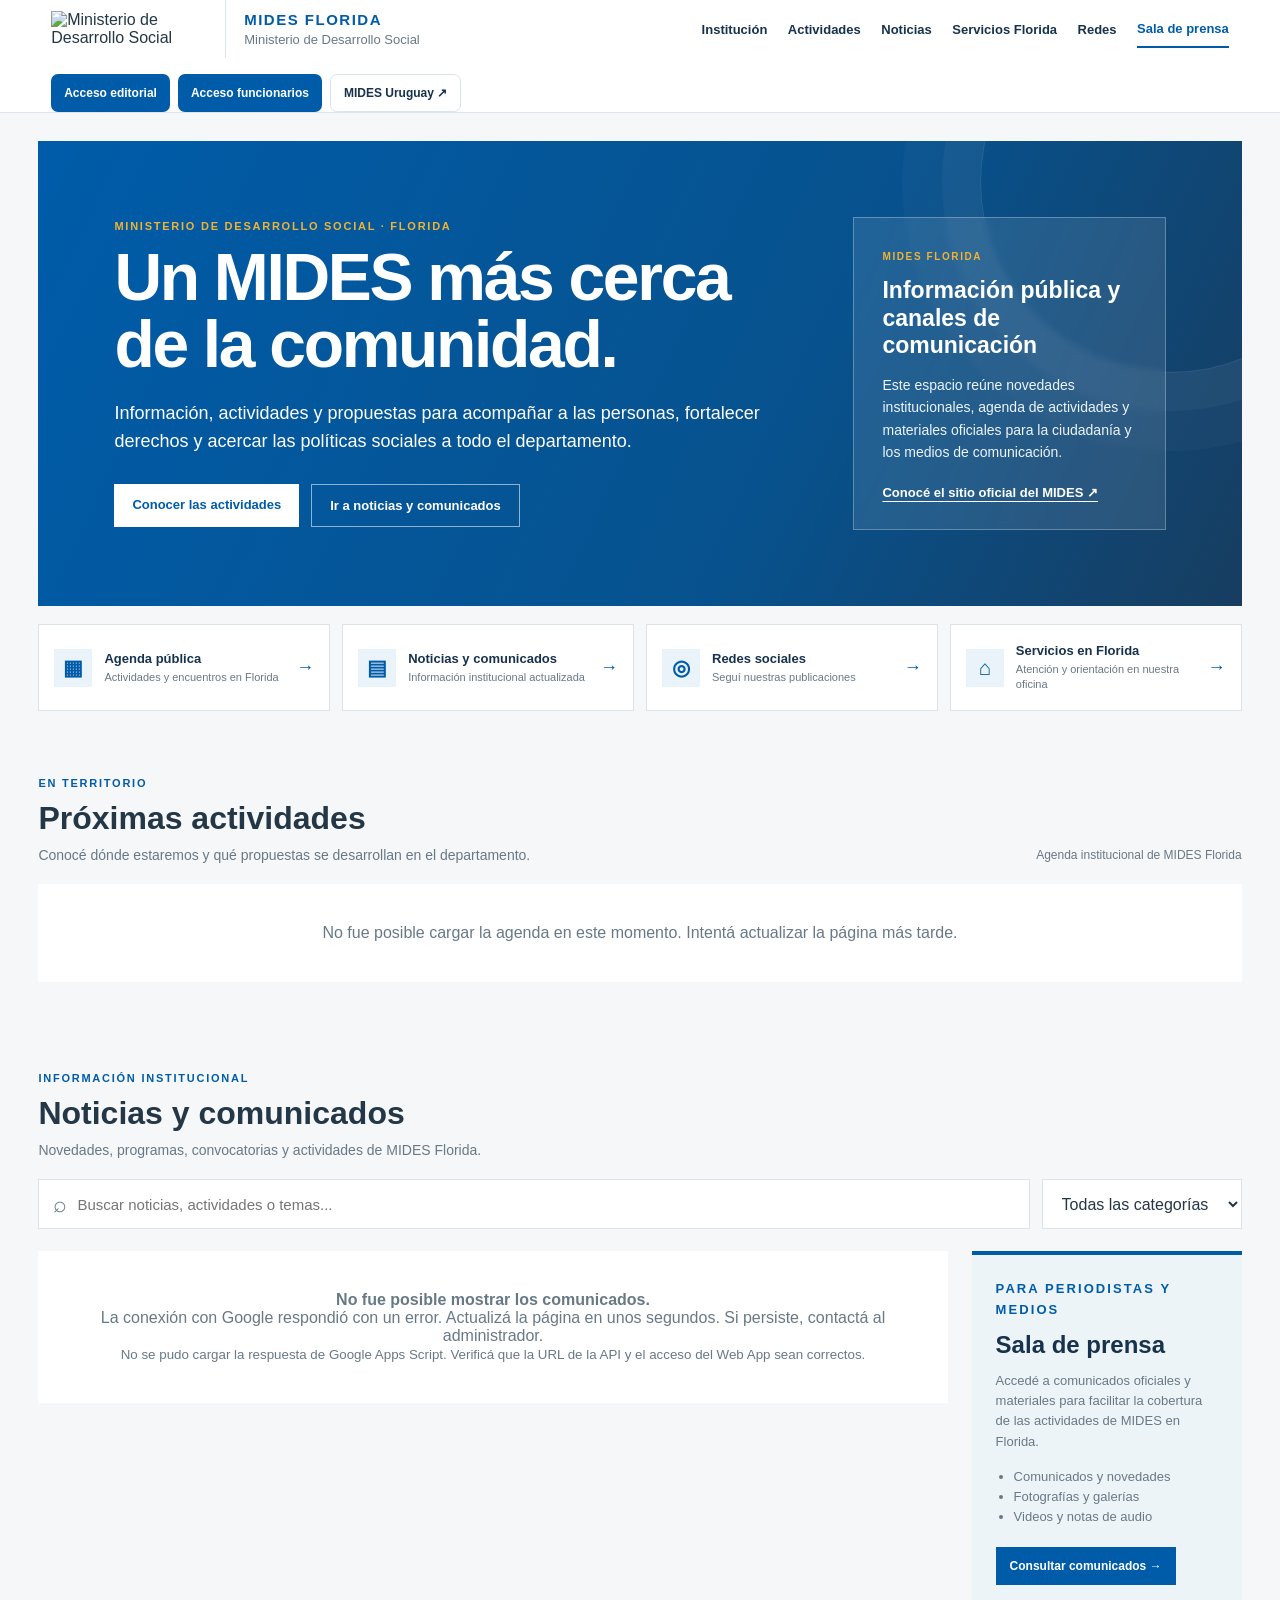
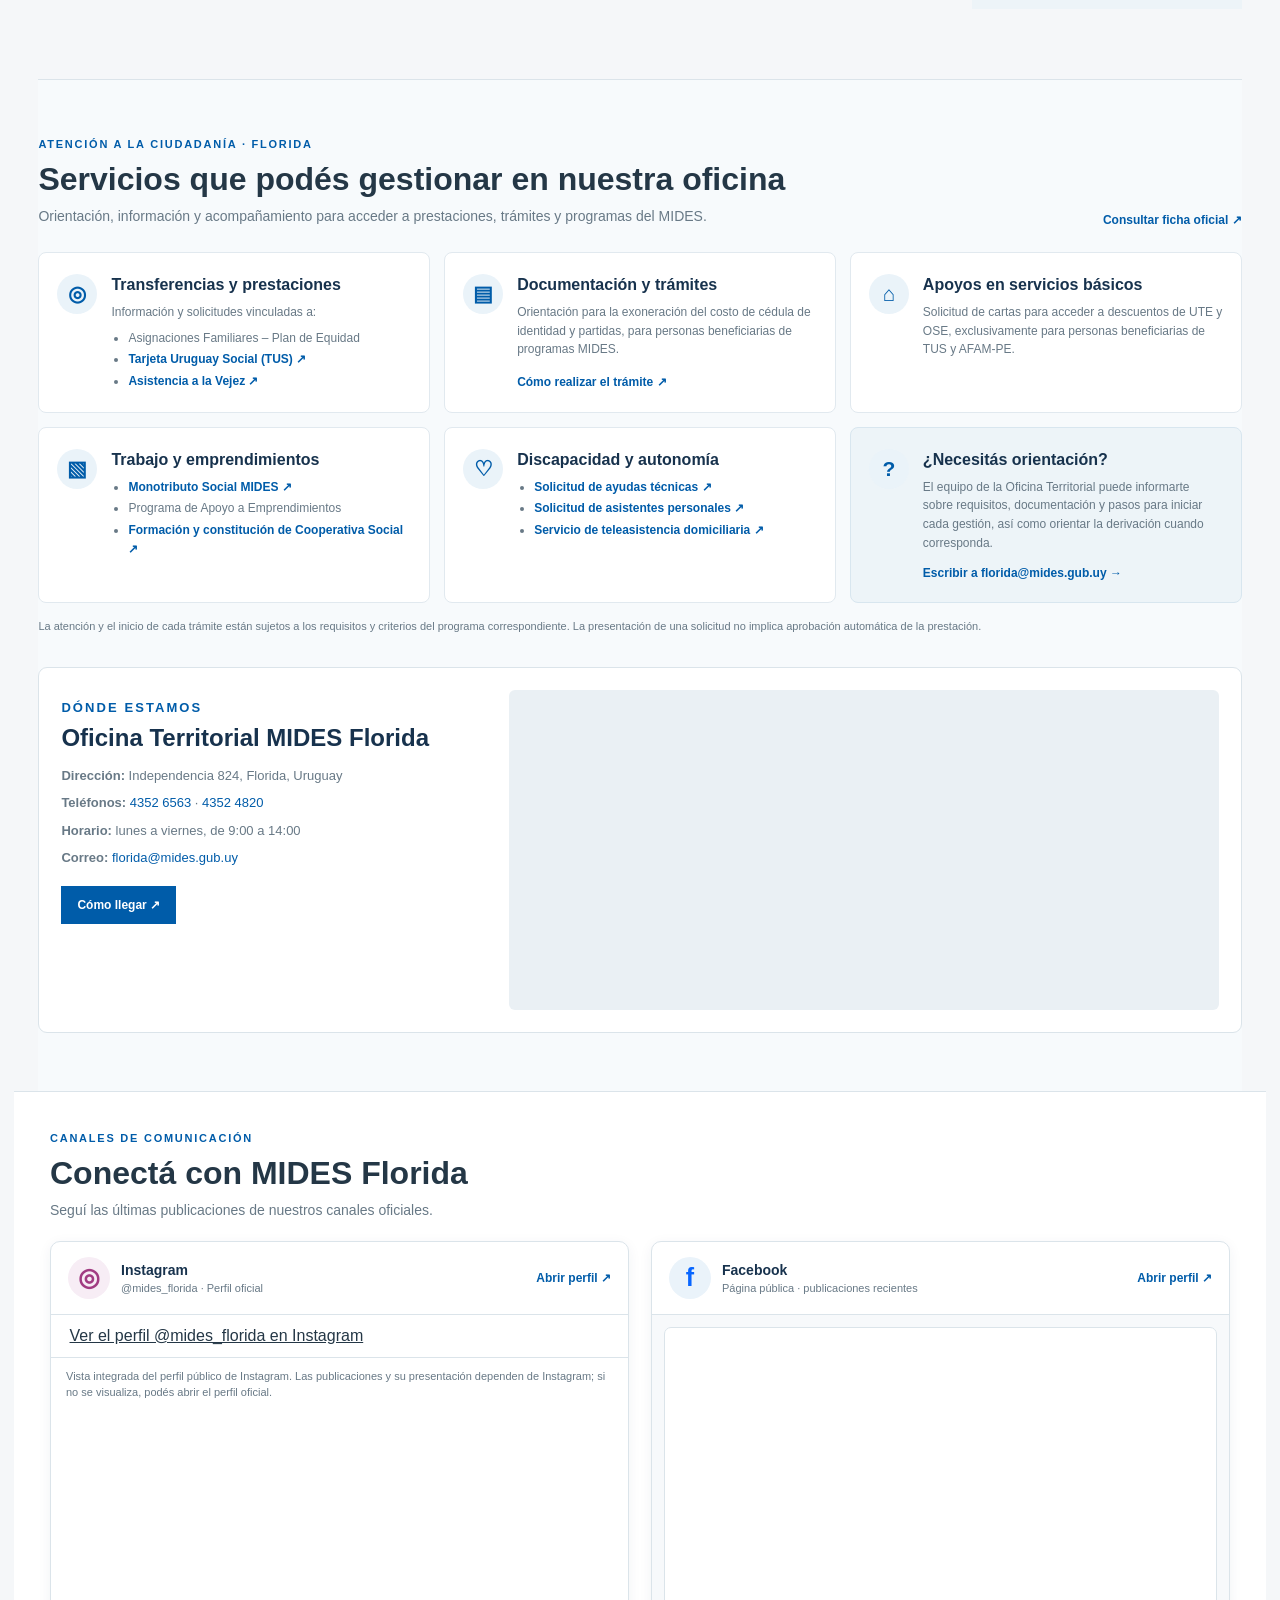
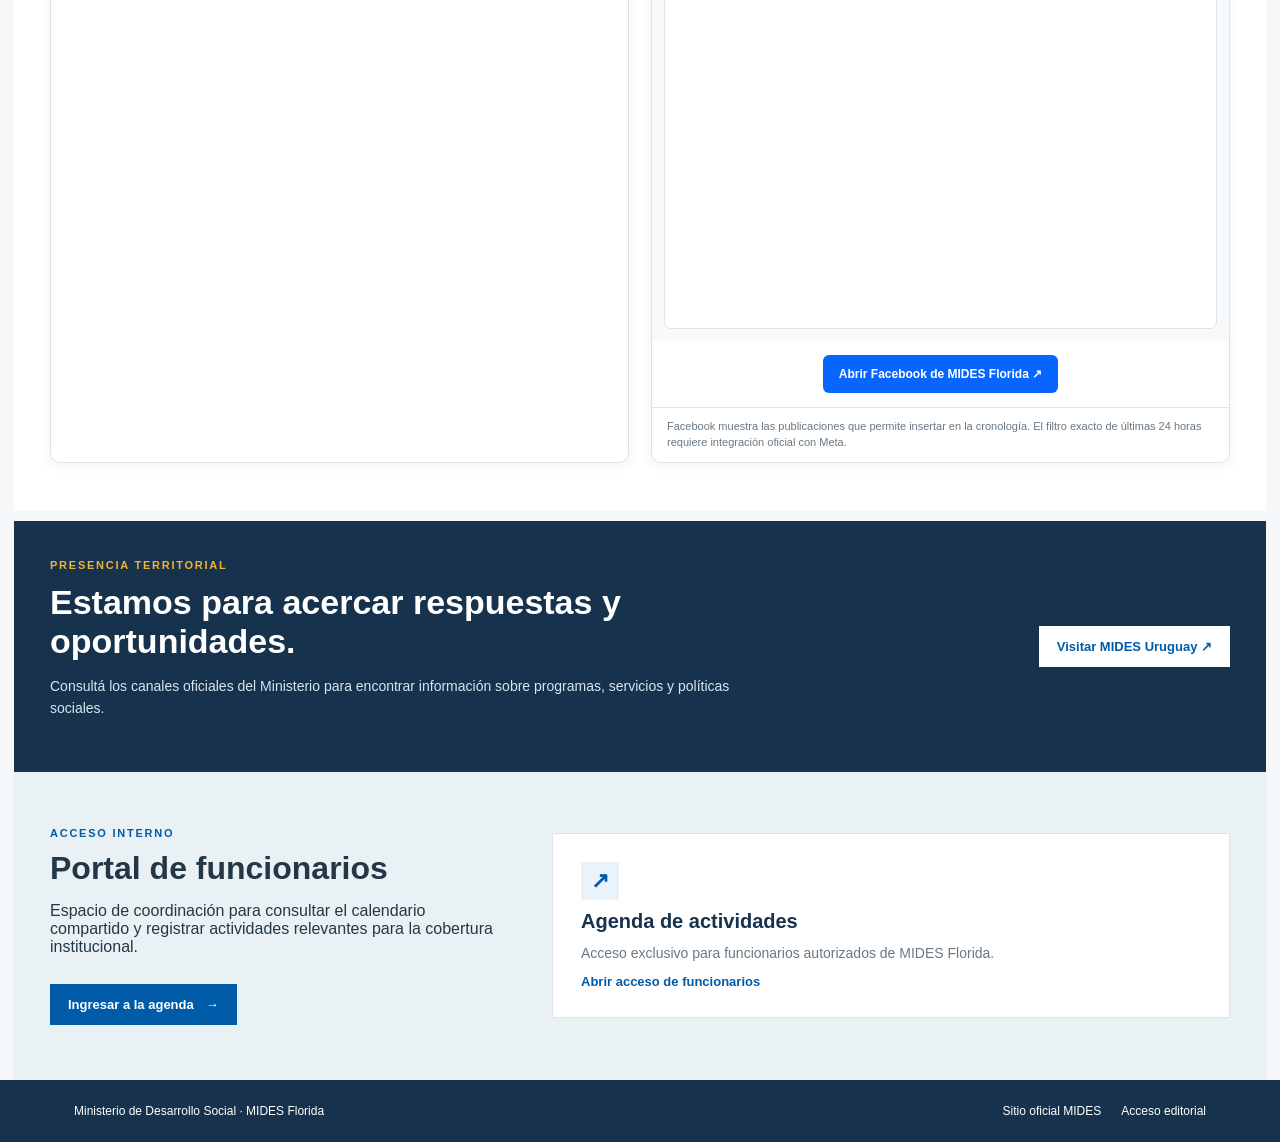
==== commit 48347889: "Refresh responsive stylesheet on institutional homepage" ====
--- a/index.html
+++ b/index.html
@@ -6,7 +6,7 @@
 <meta name="description" content="MIDES Florida: información institucional, actividades, programas, convocatorias y sala de prensa.">
 <meta name="theme-color" content="#005ca9">
 <title>MIDES Florida | Información institucional y comunidad</title>
-<link rel="stylesheet" href="assets/css/style.css?v=20261117-redes-layout-fix">
+<link rel="stylesheet" href="assets/css/style.css?v=20261117-responsive-all-screens">
 <link rel="icon" type="image/png" href="https://www.gub.uy/ministerio-desarrollo-social/sites/ministerio-desarrollo-social/files/styles/documento/public/imagenes/publicaciones/logo_mides.png">
 </head>
 <body>
--- a/assets/css/style.css
+++ b/assets/css/style.css
@@ -313,3 +313,75 @@
 @media(max-width:760px){
  .institutional-social-section>.social-feed-grid{grid-template-columns:minmax(0,1fr)}
 }
+
+
+/* Diseño adaptable general: escritorio, laptop, tablet y móvil */
+img,video,iframe{max-width:100%}
+main,.institutional-main,.admin-main{width:100%;min-width:0}
+.institutional-main{max-width:1440px;margin:0 auto;padding-left:clamp(14px,3vw,42px);padding-right:clamp(14px,3vw,42px)}
+.site-header{gap:16px;flex-wrap:wrap}
+.brand-wrap,.top-nav,.site-module-actions,.header-module-links{min-width:0}
+.top-nav{flex-wrap:wrap}
+.institutional-hero,.institutional-section,.section,.editor-card,.press-home-layout,.local-services-grid,.social-feed-grid{min-width:0}
+.news-card,.local-service-card,.social-feed-card,.press-sidebar-card{min-width:0;overflow-wrap:anywhere}
+.news-image img,.article-cover,.article-gallery-image{max-width:100%}
+.form-grid>*{min-width:0}
+.form-grid input,.form-grid select,.form-grid textarea{max-width:100%;min-width:0}
+@media(min-width:1441px){
+ .institutional-main{max-width:1560px}
+}
+@media(max-width:1100px){
+ .site-header{align-items:flex-start}
+ .top-nav{gap:12px}
+ .institutional-hero{grid-template-columns:minmax(0,1.4fr) minmax(240px,.8fr);gap:24px}
+ .dashboard-grid{grid-template-columns:repeat(2,minmax(0,1fr))}
+ .form-grid{grid-template-columns:repeat(2,minmax(0,1fr))}
+}
+@media(max-width:760px){
+ .site-header{position:relative;padding:12px 16px;align-items:center}
+ .institutional-header .top-nav{order:3;width:100%;justify-content:flex-start;gap:8px 14px}
+ .institutional-header .top-nav>a{display:inline-flex!important;font-size:12px}
+ .site-module-actions{justify-content:flex-start;width:100%}
+ .header-module-links{width:100%;justify-content:space-between;flex-wrap:wrap;gap:10px}
+ .institutional-main{padding-left:16px;padding-right:16px}
+ .institutional-hero{grid-template-columns:minmax(0,1fr);gap:20px}
+ .institutional-hero h1{font-size:clamp(34px,8vw,52px)}
+ .section-heading{align-items:flex-start;gap:12px;flex-wrap:wrap}
+ .press-home-layout{grid-template-columns:minmax(0,1fr)}
+ .local-services-grid{grid-template-columns:repeat(2,minmax(0,1fr))}
+ .institutional-social-section>.social-feed-grid{grid-template-columns:minmax(0,1fr)}
+ .admin-main{padding:24px 16px}
+ .editor-card{padding:18px}
+ .admin-calendar{overflow-x:auto}
+ .admin-cal-head,.admin-cal-grid{min-width:680px}
+}
+@media(max-width:520px){
+ main{padding-left:12px;padding-right:12px}
+ .institutional-main{padding-left:12px;padding-right:12px}
+ .site-header{padding:10px 12px}
+ .brand-logo{max-width:96px}
+ .brand-name strong{font-size:11px}
+ .brand-name span{font-size:11px}
+ .site-module-actions{gap:6px}
+ .site-module-actions a{flex:1 1 auto;white-space:normal;text-align:center}
+ .institutional-header .top-nav{gap:7px 11px}
+ .institutional-header .top-nav>a{font-size:11px}
+ .institutional-hero{padding:28px 20px;min-height:0}
+ .institutional-hero h1{font-size:34px}
+ .hero-lead{font-size:15px}
+ .quick-access{grid-template-columns:minmax(0,1fr)}
+ .section{padding:36px 0 46px}
+ .section-heading h2{font-size:26px}
+ .local-services-grid,.news-grid,.dashboard-grid,.resource-grid,.mailing-grid{grid-template-columns:minmax(0,1fr)}
+ .toolbar{flex-direction:column}
+ .toolbar select{width:100%;min-height:46px}
+ .editor-card{padding:14px;margin-left:-2px;margin-right:-2px}
+ .form-grid{grid-template-columns:minmax(0,1fr);gap:13px}
+ .form-grid .full{grid-column:auto}
+ .form-actions button,.draft-actions button{flex:1 1 auto}
+ .status-panel{flex-direction:column;gap:14px}
+ .admin-main .page-title h1{font-size:34px}
+ .admin-calendar-toolbar strong{min-width:0}
+ .toast{left:12px;right:12px;bottom:12px;min-width:0;max-width:none}
+ footer{padding:22px 14px}
+}
